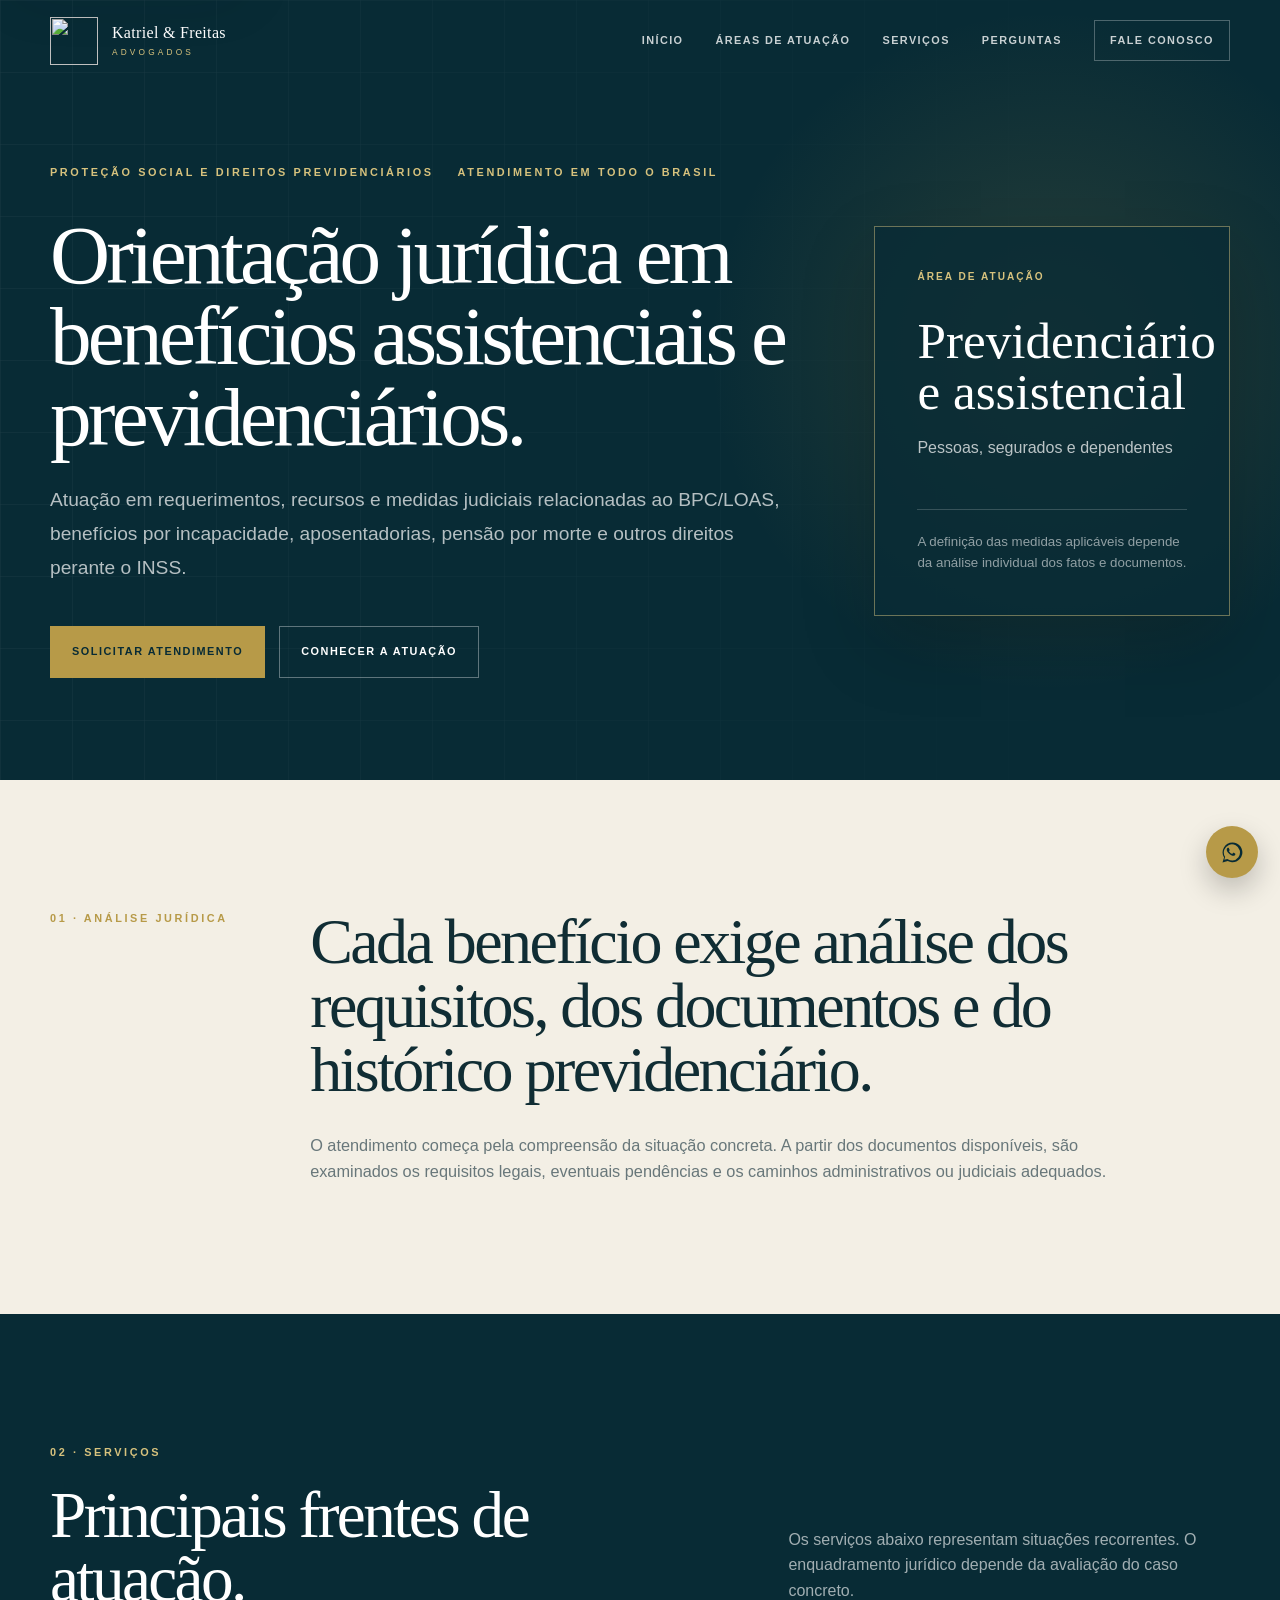
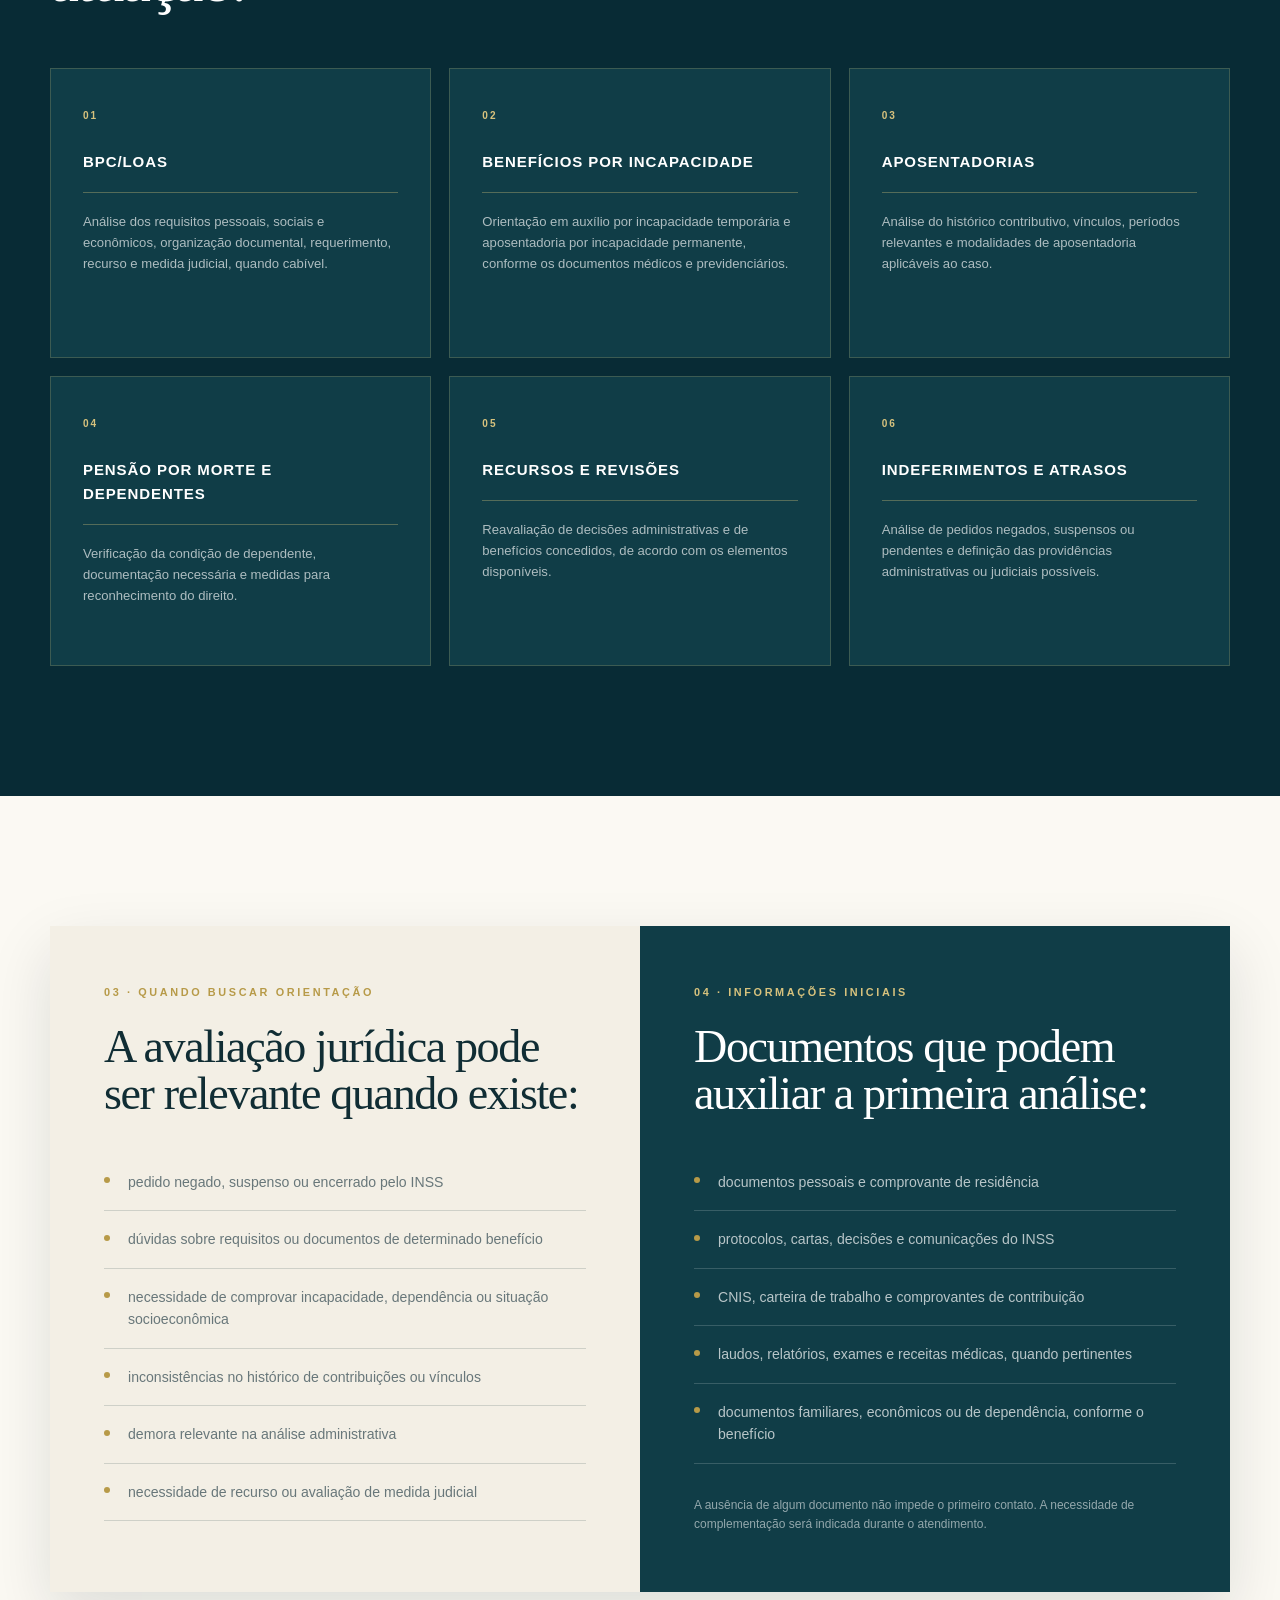
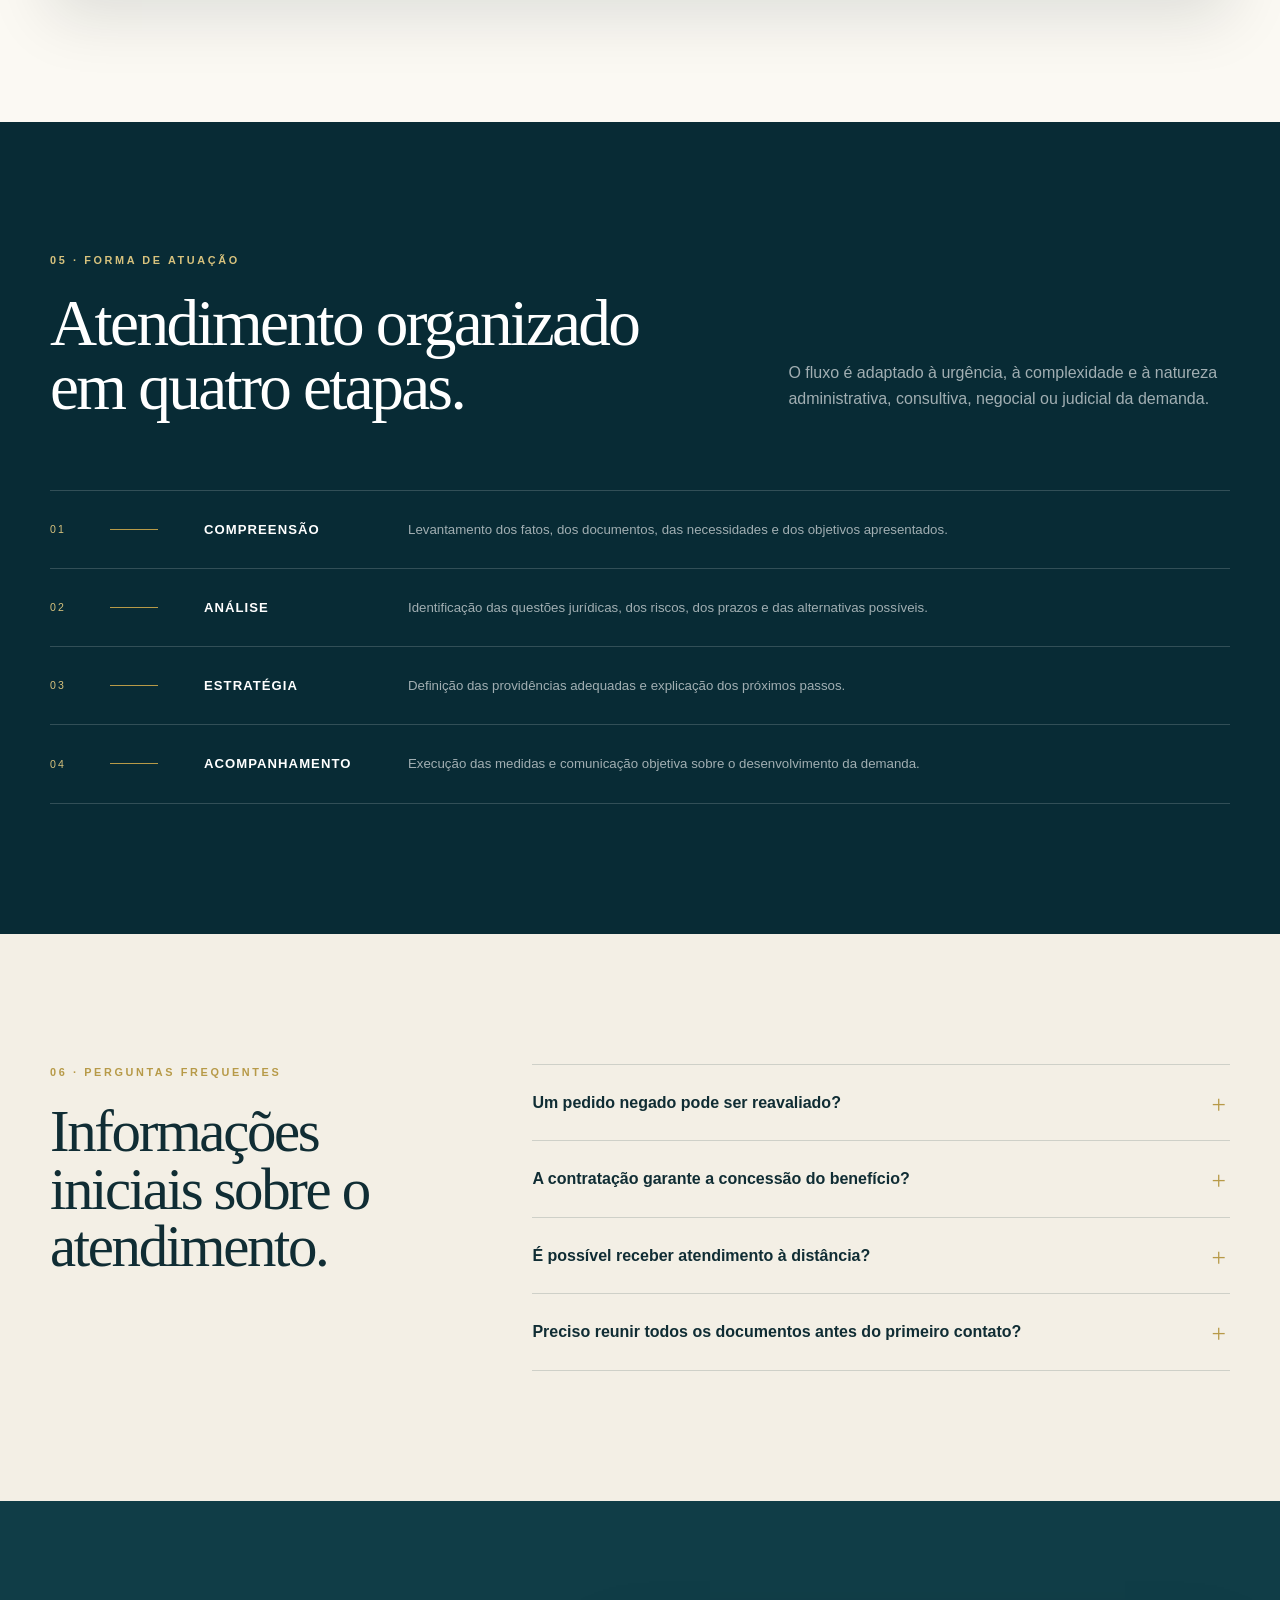
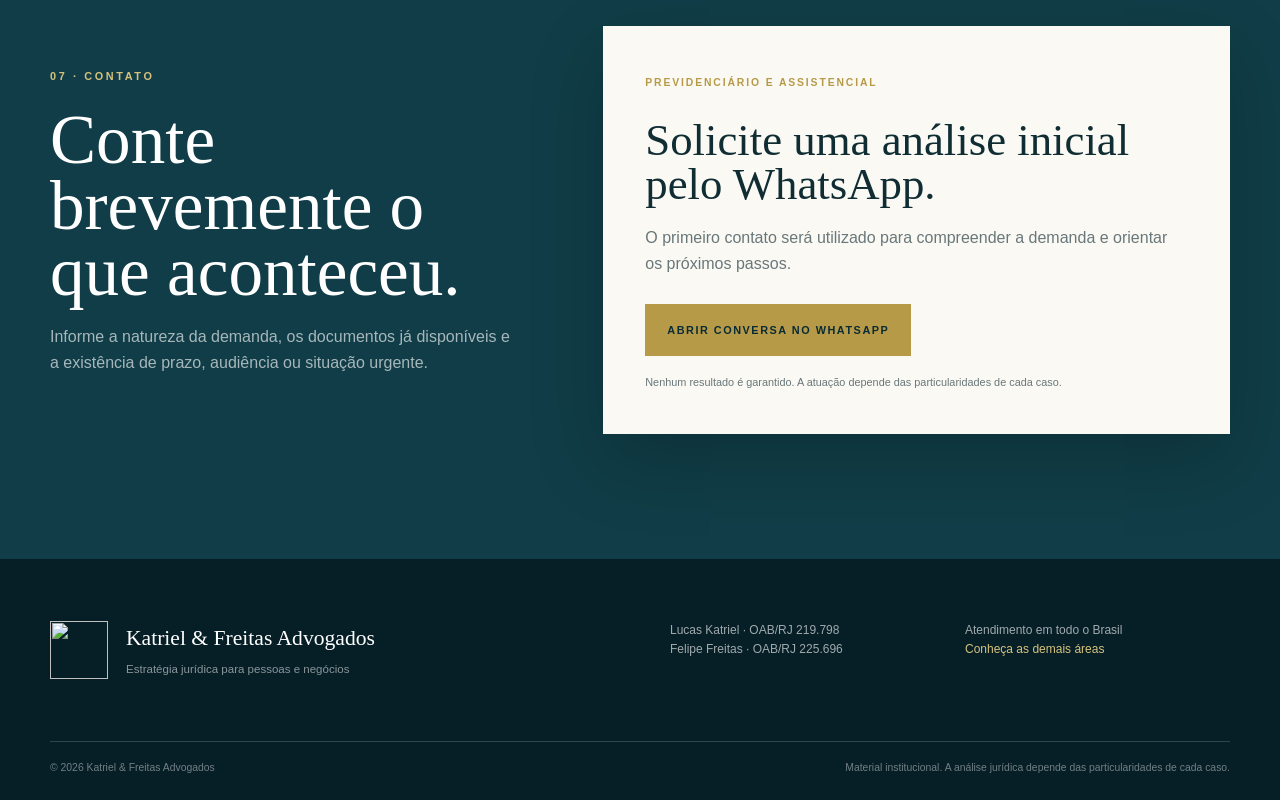
==== beneficios-assistenciais-previdenciarios/index.html @ b150b7d3 "Páginas Atualizadas" ====
<!doctype html>
<html lang="pt-BR">
<head>
  <meta charset="utf-8" />
  <meta name="viewport" content="width=device-width, initial-scale=1" />
  <meta name="theme-color" content="#082b35" />
  <meta name="description" content="Orientação jurídica em BPC/LOAS, benefícios por incapacidade, aposentadorias, pensão por morte, recursos e demandas relacionadas ao INSS." />
  <meta name="robots" content="index,follow" />
  <link rel="canonical" href="https://www.katrielfreitasadvogados.com.br/beneficios-assistenciais-previdenciarios/" />
  <link rel="icon" href="../assets/favicon.svg" type="image/svg+xml" />
  <link rel="preload" href="../styles.css" as="style" />
  <link rel="stylesheet" href="../styles.css" />
  <link rel="stylesheet" href="../areas.css" />
  <meta property="og:type" content="website" />
  <meta property="og:locale" content="pt_BR" />
  <meta property="og:title" content="Benefícios Assistenciais e Previdenciários | Katriel &amp; Freitas Advogados" />
  <meta property="og:description" content="Orientação jurídica em BPC/LOAS, benefícios por incapacidade, aposentadorias, pensão por morte, recursos e demandas relacionadas ao INSS." />
  <meta property="og:url" content="https://www.katrielfreitasadvogados.com.br/beneficios-assistenciais-previdenciarios/" />
  <meta property="og:image" content="https://i.postimg.cc/HLWG8m9K/logo-katriel-freitas-transparente.png" />
  <title>Benefícios Assistenciais e Previdenciários | Katriel &amp; Freitas Advogados</title>
  <script type="application/ld+json">
{
  "@context": "https://schema.org",
  "@type": "LegalService",
  "name": "Katriel & Freitas Advogados",
  "url": "https://www.katrielfreitasadvogados.com.br/beneficios-assistenciais-previdenciarios/",
  "telephone": [
    "+55 21 96404-6039",
    "+55 21 96539-8090"
  ],
  "areaServed": "BR",
  "serviceType": "Benefícios assistenciais e previdenciários",
  "description": "Orientação jurídica em BPC/LOAS, benefícios por incapacidade, aposentadorias, pensão por morte, recursos e demandas relacionadas ao INSS."
}
  </script>
</head>
<body>
  <a class="skip-link" href="#conteudo">Ir para o conteúdo principal</a>
  <header class="site-header is-scrolled" data-header>
    <div class="shell header-inner">
      <a class="brand" href="../" aria-label="Katriel & Freitas Advogados — página inicial">
        <img src="https://i.postimg.cc/Zqv8cBHW/logo-kf-quadrado-transparente.png" width="48" height="48" alt="" />
        <span><strong>Katriel & Freitas</strong><small>Advogados</small></span>
      </a>
      <button class="menu-button" type="button" aria-expanded="false" aria-controls="site-nav" aria-label="Abrir menu" data-menu-button><span></span><span></span></button>
      <nav id="site-nav" class="site-nav" aria-label="Navegação principal" data-nav>
        <a href="../">Início</a>
        <a href="../#areas">Áreas de atuação</a>
        <a href="#servicos">Serviços</a>
        <a href="#perguntas">Perguntas</a>
        <a class="nav-contact" href="#contato">Fale conosco</a>
      </nav>
    </div>
  </header>

  <main id="conteudo">
    <section class="area-hero" id="inicio">
      <div class="area-grid-lines" aria-hidden="true"></div>
      <div class="shell area-hero-layout">
        <div class="area-hero-copy reveal">
          <p class="kicker"><span>Proteção social e direitos previdenciários</span><span>Atendimento em todo o Brasil</span></p>
          <h1>Orientação jurídica em benefícios assistenciais e previdenciários.</h1>
          <p class="area-hero-lead">Atuação em requerimentos, recursos e medidas judiciais relacionadas ao BPC/LOAS, benefícios por incapacidade, aposentadorias, pensão por morte e outros direitos perante o INSS.</p>
          <div class="hero-actions">
            <a class="button button-gold" href="https://wa.me/5521965398090?text=Ol%C3%A1.%20Gostaria%20de%20solicitar%20atendimento%20sobre%20benef%C3%ADcio%20assistencial%20ou%20previdenci%C3%A1rio." target="_blank" rel="noopener noreferrer">Solicitar atendimento</a>
            <a class="button button-ghost" href="#servicos">Conhecer a atuação</a>
          </div>
        </div>
        <aside class="area-hero-panel reveal delay-1" aria-label="Informações da área">
          <span>Área de atuação</span>
          <strong>Previdenciário e assistencial</strong>
          <p>Pessoas, segurados e dependentes</p>
          <small>A definição das medidas aplicáveis depende da análise individual dos fatos e documentos.</small>
        </aside>
      </div>
    </section>

    <section class="section area-intro">
      <div class="shell area-intro-grid">
        <p class="section-index reveal">01 · Análise jurídica</p>
        <div class="reveal delay-1">
          <h2>Cada benefício exige análise dos requisitos, dos documentos e do histórico previdenciário.</h2>
          <p>O atendimento começa pela compreensão da situação concreta. A partir dos documentos disponíveis, são examinados os requisitos legais, eventuais pendências e os caminhos administrativos ou judiciais adequados.</p>
        </div>
      </div>
    </section>

    <section class="section area-services" id="servicos">
      <div class="shell">
        <div class="area-section-heading reveal">
          <div><p class="section-index light">02 · Serviços</p><h2>Principais frentes de atuação.</h2></div>
          <p>Os serviços abaixo representam situações recorrentes. O enquadramento jurídico depende da avaliação do caso concreto.</p>
        </div>
        <div class="area-service-grid">
          <article class="area-service-card reveal"><span>01</span><h3>BPC/LOAS</h3><p>Análise dos requisitos pessoais, sociais e econômicos, organização documental, requerimento, recurso e medida judicial, quando cabível.</p></article>
<article class="area-service-card reveal"><span>02</span><h3>Benefícios por incapacidade</h3><p>Orientação em auxílio por incapacidade temporária e aposentadoria por incapacidade permanente, conforme os documentos médicos e previdenciários.</p></article>
<article class="area-service-card reveal"><span>03</span><h3>Aposentadorias</h3><p>Análise do histórico contributivo, vínculos, períodos relevantes e modalidades de aposentadoria aplicáveis ao caso.</p></article>
<article class="area-service-card reveal"><span>04</span><h3>Pensão por morte e dependentes</h3><p>Verificação da condição de dependente, documentação necessária e medidas para reconhecimento do direito.</p></article>
<article class="area-service-card reveal"><span>05</span><h3>Recursos e revisões</h3><p>Reavaliação de decisões administrativas e de benefícios concedidos, de acordo com os elementos disponíveis.</p></article>
<article class="area-service-card reveal"><span>06</span><h3>Indeferimentos e atrasos</h3><p>Análise de pedidos negados, suspensos ou pendentes e definição das providências administrativas ou judiciais possíveis.</p></article>
        </div>
      </div>
    </section>

    <section class="section area-guidance">
      <div class="shell area-two-columns">
        <article class="area-list-panel reveal">
          <p class="section-index">03 · Quando buscar orientação</p>
          <h2>A avaliação jurídica pode ser relevante quando existe:</h2>
          <ul><li>pedido negado, suspenso ou encerrado pelo INSS</li>
<li>dúvidas sobre requisitos ou documentos de determinado benefício</li>
<li>necessidade de comprovar incapacidade, dependência ou situação socioeconômica</li>
<li>inconsistências no histórico de contribuições ou vínculos</li>
<li>demora relevante na análise administrativa</li>
<li>necessidade de recurso ou avaliação de medida judicial</li></ul>
        </article>
        <article class="area-list-panel area-list-panel-dark reveal delay-1">
          <p class="section-index light">04 · Informações iniciais</p>
          <h2>Documentos que podem auxiliar a primeira análise:</h2>
          <ul><li>documentos pessoais e comprovante de residência</li>
<li>protocolos, cartas, decisões e comunicações do INSS</li>
<li>CNIS, carteira de trabalho e comprovantes de contribuição</li>
<li>laudos, relatórios, exames e receitas médicas, quando pertinentes</li>
<li>documentos familiares, econômicos ou de dependência, conforme o benefício</li></ul>
          <p class="area-list-note">A ausência de algum documento não impede o primeiro contato. A necessidade de complementação será indicada durante o atendimento.</p>
        </article>
      </div>
    </section>

    <section class="section area-method">
      <div class="shell">
        <div class="area-section-heading reveal">
          <div><p class="section-index light">05 · Forma de atuação</p><h2>Atendimento organizado em quatro etapas.</h2></div>
          <p>O fluxo é adaptado à urgência, à complexidade e à natureza administrativa, consultiva, negocial ou judicial da demanda.</p>
        </div>
        <ol class="method-list">
          <li class="reveal"><span>01</span><i></i><strong>Compreensão</strong><p>Levantamento dos fatos, dos documentos, das necessidades e dos objetivos apresentados.</p></li>
          <li class="reveal"><span>02</span><i></i><strong>Análise</strong><p>Identificação das questões jurídicas, dos riscos, dos prazos e das alternativas possíveis.</p></li>
          <li class="reveal"><span>03</span><i></i><strong>Estratégia</strong><p>Definição das providências adequadas e explicação dos próximos passos.</p></li>
          <li class="reveal"><span>04</span><i></i><strong>Acompanhamento</strong><p>Execução das medidas e comunicação objetiva sobre o desenvolvimento da demanda.</p></li>
        </ol>
      </div>
    </section>

    <section class="section area-faq-section" id="perguntas">
      <div class="shell area-faq-layout">
        <div class="reveal"><p class="section-index">06 · Perguntas frequentes</p><h2>Informações iniciais sobre o atendimento.</h2></div>
        <div><details class="area-faq reveal"><summary>Um pedido negado pode ser reavaliado?</summary><p>Sim. A decisão, os documentos apresentados e os fundamentos utilizados pelo INSS podem ser analisados para identificar as alternativas administrativas ou judiciais cabíveis.</p></details>
<details class="area-faq reveal"><summary>A contratação garante a concessão do benefício?</summary><p>Não. O resultado depende do preenchimento dos requisitos legais, das provas disponíveis e da análise realizada pelo INSS ou pelo Poder Judiciário.</p></details>
<details class="area-faq reveal"><summary>É possível receber atendimento à distância?</summary><p>Sim. O atendimento pode ser realizado por meios digitais, inclusive para pessoas localizadas fora do Estado do Rio de Janeiro.</p></details>
<details class="area-faq reveal"><summary>Preciso reunir todos os documentos antes do primeiro contato?</summary><p>Não. Os documentos disponíveis já permitem uma avaliação inicial. Durante o atendimento, poderão ser indicados outros elementos necessários.</p></details></div>
      </div>
    </section>

    <section class="contact-section" id="contato">
      <div class="shell area-contact-layout">
        <div class="contact-copy reveal">
          <p class="section-index light">07 · Contato</p>
          <h2>Conte brevemente o que aconteceu.</h2>
          <p>Informe a natureza da demanda, os documentos já disponíveis e a existência de prazo, audiência ou situação urgente.</p>
        </div>
        <div class="area-contact-card reveal delay-1">
          <span>Previdenciário e assistencial</span>
          <h3>Solicite uma análise inicial pelo WhatsApp.</h3>
          <p>O primeiro contato será utilizado para compreender a demanda e orientar os próximos passos.</p>
          <a class="button button-gold" href="https://wa.me/5521965398090?text=Ol%C3%A1.%20Gostaria%20de%20solicitar%20atendimento%20sobre%20benef%C3%ADcio%20assistencial%20ou%20previdenci%C3%A1rio." target="_blank" rel="noopener noreferrer">Abrir conversa no WhatsApp</a>
          <small>Nenhum resultado é garantido. A atuação depende das particularidades de cada caso.</small>
        </div>
      </div>
    </section>
  </main>

  <footer class="site-footer">
    <div class="shell footer-main">
      <div class="footer-brand">
        <img src="https://i.postimg.cc/Zqv8cBHW/logo-kf-quadrado-transparente.png" width="58" height="58" alt="" />
        <div><strong>Katriel & Freitas Advogados</strong><span>Estratégia jurídica para pessoas e negócios</span></div>
      </div>
      <div class="footer-meta">
        <p>Lucas Katriel · OAB/RJ 219.798<br>Felipe Freitas · OAB/RJ 225.696</p>
        <p>Atendimento em todo o Brasil<br><a href="../#areas">Conheça as demais áreas</a></p>
      </div>
    </div>
    <div class="shell footer-bottom">
      <span>© <span data-year></span> Katriel & Freitas Advogados</span>
      <span>Material institucional. A análise jurídica depende das particularidades de cada caso.</span>
    </div>
  </footer>

  <a class="floating-whatsapp" href="https://wa.me/5521965398090?text=Ol%C3%A1.%20Gostaria%20de%20solicitar%20atendimento%20sobre%20benef%C3%ADcio%20assistencial%20ou%20previdenci%C3%A1rio." target="_blank" rel="noopener noreferrer" aria-label="Solicitar atendimento pelo WhatsApp">
    <svg viewBox="0 0 32 32" aria-hidden="true"><path d="M19.11 17.31c-.27-.14-1.6-.79-1.85-.88-.25-.09-.43-.14-.61.14-.18.27-.7.88-.86 1.06-.16.18-.32.2-.59.07-.27-.14-1.15-.42-2.19-1.35-.81-.72-1.36-1.61-1.52-1.88-.16-.27-.02-.42.12-.55.12-.12.27-.32.41-.48.14-.16.18-.27.27-.45.09-.18.05-.34-.02-.48-.07-.14-.61-1.47-.84-2.01-.22-.53-.45-.46-.61-.47h-.52c-.18 0-.48.07-.73.34-.25.27-.95.93-.95 2.26s.98 2.63 1.11 2.81c.14.18 1.92 2.93 4.65 4.11.65.28 1.16.45 1.56.57.65.21 1.24.18 1.71.11.52-.08 1.6-.65 1.83-1.29.23-.63.23-1.17.16-1.29-.07-.11-.25-.18-.52-.32zM16.03 3.2A12.64 12.64 0 0 0 5.17 22.3L3.2 28.8l6.67-1.91a12.64 12.64 0 1 0 6.16-23.69zm0 22.98c-2.16 0-4.27-.58-6.11-1.68l-.44-.26-3.96 1.13 1.06-3.86-.29-.46A10.34 10.34 0 1 1 16.03 26.18z"/></svg>
  </a>
  <script src="../script.js" defer></script>
</body>
</html>
---- styles.css ----
:root {
  --navy: #082b35;
  --navy-2: #103d47;
  --navy-3: #164b56;
  --cream: #f3efe5;
  --paper: #fbf9f3;
  --gold: #b79a48;
  --gold-light: #d7c27d;
  --ink: #102d34;
  --muted: #68777a;
  --white: #ffffff;
  --line: rgba(16, 45, 52, 0.16);
  --line-light: rgba(255, 255, 255, 0.17);
  --shadow: 0 24px 60px rgba(4, 27, 33, 0.12);
  --serif: Georgia, "Times New Roman", serif;
  --sans: "Avenir Next", Avenir, "Segoe UI", Helvetica, Arial, sans-serif;
  --shell: min(1180px, calc(100% - 48px));
  --header: 82px;
  --ease: cubic-bezier(.22,.75,.2,1);
}

* { box-sizing: border-box; }
html { scroll-behavior: smooth; scroll-padding-top: var(--header); }
body { margin: 0; color: var(--ink); background: var(--paper); font-family: var(--sans); font-size: 16px; line-height: 1.6; text-rendering: optimizeLegibility; }
body.menu-open { overflow: hidden; }
a { color: inherit; text-decoration: none; }
button, input, select, textarea { font: inherit; }
button, a { -webkit-tap-highlight-color: transparent; }
img, svg { display: block; }
::selection { background: var(--gold-light); color: var(--navy); }

.skip-link { position: fixed; top: -80px; left: 16px; z-index: 9999; padding: 12px 16px; background: var(--paper); color: var(--navy); box-shadow: var(--shadow); }
.skip-link:focus { top: 16px; }
.shell { width: var(--shell); margin-inline: auto; }
.section { padding: 130px 0; }
.section-index, .eyebrow, .kicker { margin: 0; text-transform: uppercase; letter-spacing: .24em; font-size: .68rem; font-weight: 700; }
.section-index { color: var(--gold); }
.section-index.light { color: var(--gold-light); }
.eyebrow { color: var(--gold); }

.site-header { position: fixed; inset: 0 0 auto; height: var(--header); z-index: 1000; color: white; border-bottom: 1px solid transparent; transition: background .3s ease, border-color .3s ease, height .3s ease; }
.site-header.is-scrolled { background: rgba(8,43,53,.94); border-color: var(--line-light); backdrop-filter: blur(16px); }
.header-inner { height: 100%; display: flex; align-items: center; justify-content: space-between; }
.brand { display: inline-flex; align-items: center; gap: 14px; position: relative; z-index: 3; }
.brand span { display: flex; flex-direction: column; line-height: 1.05; }
.brand strong { font-family: var(--serif); font-size: 1rem; font-weight: 500; letter-spacing: .02em; }
.brand small { margin-top: 6px; text-transform: uppercase; letter-spacing: .38em; font-size: .52rem; color: var(--gold-light); }
.site-nav { display: flex; align-items: center; gap: clamp(20px, 2.5vw, 36px); font-size: .68rem; font-weight: 600; text-transform: uppercase; letter-spacing: .13em; }
.site-nav a { opacity: .78; transition: opacity .2s ease; }
.site-nav a:hover, .site-nav a:focus-visible, .site-nav a.active { opacity: 1; }
.nav-contact { padding: 11px 15px; border: 1px solid rgba(255,255,255,.36); }
.nav-contact:hover { background: white; color: var(--navy); }
.menu-button { display: none; position: relative; z-index: 3; width: 46px; height: 46px; padding: 0; border: 0; background: transparent; cursor: pointer; }
.menu-button span { position: absolute; left: 8px; width: 30px; height: 1px; background: white; transition: transform .3s var(--ease), top .3s var(--ease); }
.menu-button span:first-child { top: 18px; }
.menu-button span:last-child { top: 28px; }
.menu-button[aria-expanded="true"] span:first-child { top: 23px; transform: rotate(45deg); }
.menu-button[aria-expanded="true"] span:last-child { top: 23px; transform: rotate(-45deg); }

.hero { min-height: 100svh; position: relative; overflow: hidden; background: var(--navy); color: white; padding-top: var(--header); display: flex; flex-direction: column; justify-content: space-between; }
.hero::before { content: ""; position: absolute; inset: 0; opacity: .08; background-image: linear-gradient(rgba(255,255,255,.45) 1px, transparent 1px), linear-gradient(90deg, rgba(255,255,255,.45) 1px, transparent 1px); background-size: 72px 72px; mask-image: linear-gradient(90deg, transparent 0, black 70%); }
.hero-grid-lines { position: absolute; inset: 0; background: radial-gradient(circle at 78% 42%, rgba(183,154,72,.14), transparent 28%); }
.hero-layout { position: relative; z-index: 1; display: grid; grid-template-columns: minmax(0,1.28fr) minmax(330px,.72fr); gap: 80px; align-items: center; padding: 86px 0 64px; flex: 1; }
.kicker { display: flex; gap: 24px; color: var(--gold-light); }
.hero h1 { margin: 34px 0 26px; max-width: 820px; font-family: var(--serif); font-size: clamp(3.5rem, 7vw, 6.7rem); line-height: .96; font-weight: 500; letter-spacing: -.045em; }
.hero-lead { max-width: 720px; margin: 0; color: rgba(255,255,255,.72); font-size: clamp(1rem, 1.7vw, 1.25rem); line-height: 1.75; }
.hero-actions { display: flex; flex-wrap: wrap; gap: 14px; margin-top: 42px; }
.button { display: inline-flex; min-height: 52px; align-items: center; justify-content: center; padding: 14px 21px; border: 1px solid transparent; text-transform: uppercase; letter-spacing: .14em; font-size: .68rem; font-weight: 700; cursor: pointer; transition: transform .2s ease, background .2s ease, color .2s ease, border-color .2s ease; }
.button:hover { transform: translateY(-2px); }
.button-gold { background: var(--gold); color: var(--navy); }
.button-gold:hover { background: var(--gold-light); }
.button-ghost { color: white; border-color: rgba(255,255,255,.35); }
.button-ghost:hover { background: white; color: var(--navy); }
.hero-visual { position: relative; min-height: 520px; display: flex; align-items: center; justify-content: center; border-left: 1px solid rgba(255,255,255,.16); }
.skyline { position: absolute; inset: 5% 0 0; display: flex; gap: 12px; align-items: flex-end; justify-content: flex-end; opacity: .42; }
.skyline i { width: 18%; height: var(--h); border: 1px solid rgba(215,194,125,.55); border-bottom: 0; position: relative; animation: rise 1s var(--ease) var(--d) both; }
.skyline i::before { content:""; position:absolute; inset:14px 10px; background: repeating-linear-gradient(to bottom, transparent 0 18px, rgba(215,194,125,.52) 18px 19px); }
.experience-seal { position: relative; z-index: 1; width: 230px; aspect-ratio: 1; border: 1px solid rgba(215,194,125,.75); background: rgba(8,43,53,.78); display: flex; flex-direction: column; align-items: center; justify-content: center; text-align: center; box-shadow: 0 30px 70px rgba(0,0,0,.2); }
.experience-seal::before, .experience-seal::after { content:""; position:absolute; width:34px; height:1px; background: var(--gold); top:50%; }
.experience-seal::before { left:-17px; }.experience-seal::after { right:-17px; }
.experience-seal strong { font-family: var(--serif); font-size: 5.5rem; font-weight: 500; line-height: .9; }
.experience-seal span { margin-top: 10px; color: var(--gold-light); text-transform: uppercase; letter-spacing: .34em; font-size: .75rem; font-weight: 700; }
.experience-seal small { max-width: 130px; margin-top: 18px; color: rgba(255,255,255,.65); font-size: .67rem; line-height: 1.4; }
.hero-footer { position: relative; z-index: 1; display: grid; grid-template-columns: 1fr 1fr auto; gap: 28px; padding: 24px 0 30px; border-top: 1px solid rgba(255,255,255,.16); }
.hero-footer div { display: flex; flex-direction: column; }
.hero-footer span { text-transform: uppercase; font-size: .69rem; letter-spacing: .16em; font-weight: 700; }
.hero-footer small { margin-top: 4px; color: rgba(255,255,255,.55); font-size: .66rem; }
.hero-footer a { align-self: center; color: var(--gold-light); text-transform: uppercase; font-size: .65rem; letter-spacing: .15em; }
.hero-footer b { margin-left: 9px; font-size: .9rem; }

.experience-section { background: var(--cream); }
.experience-layout { display: grid; grid-template-columns: 340px 1fr; min-height: 700px; box-shadow: var(--shadow); }
.experience-panel { background: var(--navy-2); color: white; padding: 54px 42px; display: flex; flex-direction: column; }
.experience-panel .section-index { color: var(--gold-light); }
.metric { margin: auto 0; text-align: center; }
.metric strong { display: block; font-family: var(--serif); font-size: 7rem; line-height: .9; font-weight: 500; }
.metric span { display: block; margin: 14px 0 25px; text-transform: uppercase; letter-spacing: .42em; color: var(--gold-light); font-size: .75rem; font-weight: 700; }
.metric p { margin: 0 auto; max-width: 185px; color: rgba(255,255,255,.65); font-size: .75rem; }
.clients { margin: 0; font-size: .74rem; line-height: 1.8; color: rgba(255,255,255,.73); }
.experience-content { background: var(--paper); padding: 74px clamp(48px,7vw,110px); }
.experience-content h2 { max-width: 770px; margin: 24px 0 40px; font-family: var(--serif); font-size: clamp(2.5rem,4.5vw,4.6rem); line-height: 1.02; font-weight: 500; letter-spacing: -.035em; }
.text-columns { display: grid; grid-template-columns: repeat(2,1fr); gap: 36px; color: var(--muted); }
.text-columns p { margin: 0; }
.qualification-box { max-width: 620px; margin-top: 54px; padding: 30px 34px; background: white; border: 1px solid var(--line); box-shadow: 0 10px 35px rgba(4,27,33,.05); }
.qualification-box span { color: var(--gold); text-transform: uppercase; letter-spacing: .2em; font-size: .67rem; font-weight: 700; }
.qualification-box ul { list-style: none; padding: 0; margin: 20px 0 0; display: grid; grid-template-columns: repeat(3,1fr); gap: 18px; }
.qualification-box li { font-size: .78rem; font-weight: 700; line-height: 1.45; }

.solutions-section { background: var(--navy); color: white; }
.section-heading { display: grid; grid-template-columns: 1.3fr .7fr; gap: 80px; align-items: end; margin-bottom: 58px; }
.section-heading h2 { max-width: 780px; margin: 22px 0 0; font-family: var(--serif); font-size: clamp(2.8rem,5.2vw,5rem); font-weight: 500; line-height: .98; letter-spacing: -.04em; }
.section-heading > p { margin: 0 0 7px; color: rgba(255,255,255,.62); }
.solution-grid { display: grid; grid-template-columns: repeat(2,1fr); gap: 18px; }
.solution-card { min-height: 300px; padding: 32px; border: 1px solid rgba(215,194,125,.22); background: var(--navy-2); transition: transform .3s var(--ease), border-color .3s ease, background .3s ease; }
.solution-card:hover { transform: translateY(-5px); border-color: rgba(215,194,125,.55); background: var(--navy-3); }
.solution-card > span, .business-card > span { color: var(--gold-light); font-size: .63rem; letter-spacing: .2em; font-weight: 700; }
.solution-card h3 { margin: 18px 0 22px; padding-bottom: 18px; border-bottom: 1px solid rgba(215,194,125,.42); text-transform: uppercase; letter-spacing: .07em; font-size: 1rem; }
.solution-card ul, .dual-card ul { list-style: none; padding: 0; margin: 0; }
.solution-card li { position: relative; padding-left: 18px; margin: 13px 0; color: rgba(255,255,255,.68); font-size: .82rem; }
.solution-card li::before, .dual-card li::before { content:""; position:absolute; left:0; top:.72em; width:5px; height:5px; border-radius:50%; background:var(--gold); }
.solutions-note { display: flex; justify-content: center; align-items: center; gap: 18px; margin: 50px 0 0; color: var(--gold-light); text-align: center; font-size: .68rem; letter-spacing: .08em; }
.solutions-note i { width: 4px; height: 4px; border-radius: 50%; background: var(--gold); }

.practice-intro { background: var(--cream); }
.practice-intro-grid { display: grid; grid-template-columns: .35fr 1.35fr .6fr; gap: 56px; align-items: start; }
.practice-intro-grid h2 { margin: 20px 0 0; max-width: 760px; font-family: var(--serif); font-size: clamp(2.8rem,5vw,5.3rem); line-height: .98; font-weight: 500; letter-spacing: -.04em; }
.practice-intro-grid > p:last-child { margin: 38px 0 0; color: var(--muted); }

.practice-block { padding: 120px 0; }
.civil-section { background: var(--paper); }
.practice-split { display: grid; grid-template-columns: 38% 62%; box-shadow: var(--shadow); }
.practice-side { background: var(--navy-2); color: white; padding: 58px 50px; display: flex; flex-direction: column; }
.practice-side > span { color: var(--gold-light); font-size: .65rem; letter-spacing: .25em; }
.practice-side h2 { margin: 70px 0 35px; font-family: var(--serif); font-size: clamp(3rem,5.3vw,5.5rem); line-height: .9; font-weight: 500; }
.practice-side > p { max-width: 320px; margin: 0; color: rgba(255,255,255,.68); }
.practice-modes { margin-top: auto; padding-top: 80px; display: flex; flex-direction: column; }
.practice-modes small { margin-bottom: 15px; color: var(--gold-light); text-transform: uppercase; letter-spacing: .24em; }
.practice-modes b { font-size: .75rem; line-height: 1.7; }
.service-list { padding: 58px clamp(40px,6vw,84px); background: var(--cream); }
.service-list > .eyebrow { margin-bottom: 24px; }
.service-list article { display: grid; grid-template-columns: 34px 1fr; gap: 18px; padding: 20px 0; border-bottom: 1px solid var(--line); }
.service-list article:last-child { border-bottom: 0; }
.service-list article > span { width: 28px; height: 28px; display: grid; place-items: center; border-radius: 50%; background: var(--gold); color: white; font-size: .6rem; font-weight: 700; }
.service-list h3 { margin: 0 0 3px; font-size: .93rem; }
.service-list p { margin: 0; color: var(--muted); font-size: .78rem; line-height: 1.45; }

.business-section { background: var(--navy); color: white; }
.practice-title-row { display: grid; grid-template-columns: 1.2fr .8fr; gap: 60px; align-items: end; margin-bottom: 52px; }
.practice-title-row h2 { margin: 22px 0 0; font-family: var(--serif); font-size: clamp(3rem,5.4vw,5.4rem); line-height: .96; font-weight: 500; letter-spacing: -.04em; }
.practice-title-row > p { margin: 0 0 8px; color: rgba(255,255,255,.63); }
.business-grid { display: grid; grid-template-columns: repeat(3,1fr); gap: 18px; }
.business-card { min-height: 245px; padding: 30px; background: var(--navy-2); border: 1px solid rgba(215,194,125,.2); transition: transform .3s var(--ease), background .3s ease; }
.business-card:hover { transform: translateY(-5px); background: var(--navy-3); }
.business-card h3 { margin: 20px 0 14px; text-transform: uppercase; letter-spacing: .07em; font-size: .92rem; }
.business-card p { margin: 0; color: rgba(255,255,255,.63); font-size: .8rem; }

.public-section { background: var(--cream); }
.practice-title-row.dark > p { color: var(--muted); }
.dual-practice { display: grid; grid-template-columns: repeat(2,1fr); gap: 20px; }
.dual-card { padding: 42px; border: 1px solid var(--line); }
.dual-card > span { display: block; padding-bottom: 20px; border-bottom: 1px solid currentColor; text-transform: uppercase; letter-spacing: .11em; font-size: .78rem; font-weight: 700; }
.dual-card li { position: relative; padding-left: 20px; margin: 22px 0; font-size: .83rem; }
.dark-card { background: var(--navy-2); color: white; }
.dark-card > span { border-color: rgba(255,255,255,.24); }
.dark-card li { color: rgba(255,255,255,.7); }
.light-card { background: white; color: var(--ink); }
.light-card > span { border-color: var(--line); }
.light-card li { color: var(--muted); }

.method-section { background: var(--navy); color: white; }
.method-heading { max-width: 840px; }
.method-heading h2 { margin: 22px 0 24px; font-family: var(--serif); font-size: clamp(3rem,5.4vw,5.5rem); line-height: .96; font-weight: 500; letter-spacing: -.04em; }
.method-heading > p:last-child { max-width: 700px; margin: 0; color: rgba(255,255,255,.62); }
.method-list { list-style: none; padding: 0; margin: 70px 0 0; }
.method-list li { display: grid; grid-template-columns: 36px 70px 180px 1fr; gap: 24px; align-items: center; padding: 28px 0; border-top: 1px solid var(--line-light); }
.method-list li:last-child { border-bottom: 1px solid var(--line-light); }
.method-list span { color: var(--gold-light); font-size: .66rem; letter-spacing: .2em; }
.method-list i { display: block; width: 48px; height: 1px; background: var(--gold); }
.method-list strong { text-transform: uppercase; letter-spacing: .08em; font-size: .82rem; }
.method-list p { margin: 0; color: rgba(255,255,255,.62); font-size: .83rem; }

.partners-section { background: var(--paper); }
.partners-layout { display: grid; grid-template-columns: .8fr 1.2fr; gap: 90px; align-items: center; }
.partners-copy h2 { margin: 24px 0 25px; font-family: var(--serif); font-size: clamp(2.8rem,5vw,4.8rem); line-height: .98; font-weight: 500; letter-spacing: -.04em; }
.partners-copy > p:last-child { color: var(--muted); }
.partner-cards { display: grid; gap: 18px; }
.partner-card { display: grid; grid-template-columns: 110px 1fr; align-items: center; min-height: 150px; padding: 24px 32px; background: var(--cream); border: 1px solid var(--line); }
.partner-card > span { width: 82px; aspect-ratio: 1; display: grid; place-items: center; border: 1px solid var(--gold); font-family: var(--serif); font-size: 1.7rem; color: var(--navy); }
.partner-card h3 { margin: 0; font-family: var(--serif); font-size: 1.85rem; font-weight: 500; }
.partner-card p { margin: 4px 0 0; color: var(--muted); font-size: .76rem; text-transform: uppercase; letter-spacing: .12em; }

.contact-section { padding: 125px 0; background: var(--navy-2); color: white; }
.contact-layout { display: grid; grid-template-columns: .85fr 1.15fr; gap: 90px; }
.contact-copy h2 { margin: 22px 0 20px; font-family: var(--serif); font-size: clamp(3rem,5.4vw,5.5rem); line-height: .95; font-weight: 500; }
.contact-copy > p:not(.section-index) { max-width: 500px; color: rgba(255,255,255,.63); }
.contact-links { margin-top: 45px; display: grid; gap: 10px; }
.contact-links a { display: flex; justify-content: space-between; gap: 20px; padding: 18px 0; border-bottom: 1px solid var(--line-light); }
.contact-links span { color: var(--gold-light); text-transform: uppercase; letter-spacing: .14em; font-size: .65rem; }
.contact-links strong { font-size: .9rem; }
.contact-form { padding: 38px; background: var(--paper); color: var(--ink); box-shadow: 0 28px 70px rgba(0,0,0,.18); }
.contact-form label { display: grid; gap: 9px; margin-bottom: 20px; text-transform: uppercase; letter-spacing: .12em; font-size: .63rem; font-weight: 700; }
.field-row { display: grid; grid-template-columns: 1fr 1fr; gap: 18px; }
.contact-form input, .contact-form select, .contact-form textarea { width: 100%; border: 0; border-bottom: 1px solid rgba(16,45,52,.3); border-radius: 0; background: transparent; color: var(--ink); padding: 11px 0; outline: none; text-transform: none; letter-spacing: normal; resize: vertical; }
.contact-form input:focus, .contact-form select:focus, .contact-form textarea:focus { border-color: var(--gold); }
.contact-form .button { width: 100%; border: 0; }
.form-note { margin: 14px 0 0; color: var(--muted); font-size: .69rem; }

.site-footer { background: #061f27; color: white; }
.footer-main { display: grid; grid-template-columns: 1fr 1fr; gap: 60px; padding: 62px 0; }
.footer-brand { display: flex; gap: 18px; align-items: center; }
.footer-brand div { display: flex; flex-direction: column; }
.footer-brand strong { font-family: var(--serif); font-size: 1.35rem; font-weight: 500; }
.footer-brand span { margin-top: 5px; color: rgba(255,255,255,.53); font-size: .72rem; }
.footer-meta { display: grid; grid-template-columns: 1fr 1fr; gap: 30px; color: rgba(255,255,255,.62); font-size: .75rem; }
.footer-meta p { margin: 0; }
.footer-meta a { color: var(--gold-light); }
.footer-bottom { display: flex; justify-content: space-between; gap: 30px; padding: 18px 0 24px; border-top: 1px solid var(--line-light); color: rgba(255,255,255,.43); font-size: .65rem; }
.floating-whatsapp { position: fixed; right: 22px; bottom: 22px; z-index: 900; width: 52px; height: 52px; display: grid; place-items: center; border-radius: 50%; background: var(--gold); color: var(--navy); box-shadow: 0 12px 28px rgba(0,0,0,.22); transition: transform .2s ease; }
.floating-whatsapp:hover { transform: translateY(-3px); }
.floating-whatsapp svg { width: 25px; fill: currentColor; }

.reveal { opacity: 0; transform: translateY(24px); transition: opacity .7s var(--ease), transform .7s var(--ease); }
.reveal.delay-1 { transition-delay: .12s; }.reveal.delay-2 { transition-delay: .24s; }
.reveal.is-visible { opacity: 1; transform: none; }
@keyframes rise { from { transform: translateY(50px); opacity: 0; } to { transform: none; opacity: 1; } }

@media (max-width: 1040px) {
  :root { --shell: min(100% - 36px, 920px); }
  .site-nav { gap: 17px; }
  .hero-layout { grid-template-columns: 1fr 300px; gap: 45px; }
  .hero h1 { font-size: clamp(3.6rem,8vw,5.7rem); }
  .experience-layout { grid-template-columns: 290px 1fr; }
  .qualification-box ul { grid-template-columns: 1fr; }
  .business-grid { grid-template-columns: repeat(2,1fr); }
  .practice-intro-grid { grid-template-columns: .3fr 1.2fr; }
  .practice-intro-grid > p:last-child { grid-column: 2; margin-top: 0; }
}

@media (max-width: 820px) {
  :root { --header: 72px; }
  .section { padding: 92px 0; }
  .menu-button { display: block; }
  .site-nav { position: fixed; inset: 0; z-index: 2; background: var(--navy); display: flex; flex-direction: column; align-items: flex-start; justify-content: center; gap: 26px; padding: 90px 8vw; opacity: 0; visibility: hidden; transform: translateY(-14px); transition: opacity .3s ease, visibility .3s ease, transform .3s ease; font-size: .86rem; }
  .site-nav.is-open { opacity: 1; visibility: visible; transform: none; }
  .nav-contact { padding: 14px 18px; }
  .hero { min-height: auto; }
  .hero-layout { grid-template-columns: 1fr; padding: 78px 0 42px; }
  .hero-visual { min-height: 350px; border-left: 0; border-top: 1px solid rgba(255,255,255,.16); }
  .skyline { inset: 30px 5% 0; }
  .hero-footer { grid-template-columns: 1fr 1fr; }
  .hero-footer a { display: none; }
  .experience-layout { grid-template-columns: 1fr; }
  .experience-panel { min-height: 520px; }
  .text-columns { grid-template-columns: 1fr; }
  .section-heading, .practice-title-row, .partners-layout, .contact-layout { grid-template-columns: 1fr; gap: 35px; }
  .section-heading > p, .practice-title-row > p { max-width: 620px; }
  .practice-intro-grid { grid-template-columns: 1fr; gap: 24px; }
  .practice-intro-grid > p:last-child { grid-column: auto; margin-top: 0; }
  .practice-split { grid-template-columns: 1fr; }
  .practice-side { min-height: 520px; }
  .business-grid { grid-template-columns: 1fr 1fr; }
  .dual-practice { grid-template-columns: 1fr; }
  .method-list li { grid-template-columns: 34px 50px 150px 1fr; gap: 14px; }
  .contact-layout { gap: 55px; }
}

@media (max-width: 600px) {
  :root { --shell: min(100% - 28px, 560px); }
  .brand strong { font-size: .9rem; }
  .brand img { width: 43px; height: 43px; }
  .hero-layout { padding-top: 60px; }
  .kicker { flex-direction: column; gap: 6px; }
  .hero h1 { margin-top: 25px; font-size: clamp(3rem,16vw,4.4rem); }
  .hero-actions { flex-direction: column; }
  .button { width: 100%; }
  .hero-visual { min-height: 310px; }
  .experience-seal { width: 190px; }
  .experience-seal strong { font-size: 4.5rem; }
  .hero-footer { grid-template-columns: 1fr; gap: 15px; }
  .experience-content, .experience-panel, .practice-side, .service-list, .dual-card, .contact-form { padding-left: 25px; padding-right: 25px; }
  .experience-content { padding-top: 55px; padding-bottom: 55px; }
  .solution-grid, .business-grid { grid-template-columns: 1fr; }
  .solutions-note { flex-direction: column; gap: 8px; }
  .solutions-note i { display: none; }
  .practice-block { padding: 80px 0; }
  .practice-side h2 { margin-top: 55px; }
  .method-list li { grid-template-columns: 32px 1fr; gap: 8px 14px; }
  .method-list i { display: none; }
  .method-list strong { grid-column: 2; }
  .method-list p { grid-column: 2; }
  .partner-card { grid-template-columns: 76px 1fr; padding: 20px; }
  .partner-card > span { width: 62px; }
  .partner-card h3 { font-size: 1.45rem; }
  .field-row { grid-template-columns: 1fr; gap: 0; }
  .footer-main, .footer-meta { grid-template-columns: 1fr; }
  .footer-bottom { flex-direction: column; }
  .floating-whatsapp { width: 48px; height: 48px; right: 16px; bottom: 16px; }
}

@media (prefers-reduced-motion: reduce) {
  html { scroll-behavior: auto; }
  *, *::before, *::after { animation-duration: .01ms !important; animation-iteration-count: 1 !important; transition-duration: .01ms !important; }
  .reveal { opacity: 1; transform: none; }
}

/* Posicionamento amplo: pessoas, famílias, profissionais e empresas */
.hero-audiences {
  position: absolute;
  z-index: 2;
  right: 0;
  bottom: 20px;
  left: 0;
  display: flex;
  flex-wrap: wrap;
  justify-content: center;
  gap: 8px;
  margin: 0;
  padding: 0 20px;
  list-style: none;
}
.hero-audiences li {
  padding: 7px 10px;
  border: 1px solid rgba(255,255,255,.2);
  background: rgba(8,43,53,.72);
  color: rgba(255,255,255,.78);
  text-transform: uppercase;
  letter-spacing: .12em;
  font-size: .56rem;
  backdrop-filter: blur(8px);
}

.audience-section { background: var(--paper); }
.audience-heading {
  display: grid;
  grid-template-columns: 1.25fr .75fr;
  gap: 80px;
  align-items: end;
  margin-bottom: 58px;
}
.audience-heading h2 {
  max-width: 820px;
  margin: 22px 0 0;
  font-family: var(--serif);
  font-size: clamp(2.7rem,5vw,5.2rem);
  line-height: .98;
  font-weight: 500;
  letter-spacing: -.04em;
}
.audience-heading > p { margin: 0 0 8px; color: var(--muted); }
.audience-grid { display: grid; grid-template-columns: repeat(3,1fr); gap: 18px; }
.audience-card {
  min-height: 430px;
  display: flex;
  flex-direction: column;
  padding: 34px;
  border: 1px solid var(--line);
  background: var(--cream);
  transition: transform .3s var(--ease), box-shadow .3s ease;
}
.audience-card:hover { transform: translateY(-5px); box-shadow: var(--shadow); }
.audience-card > span {
  color: var(--gold);
  text-transform: uppercase;
  letter-spacing: .16em;
  font-size: .64rem;
  font-weight: 700;
}
.audience-card h3 {
  margin: 30px 0 22px;
  font-family: var(--serif);
  font-size: clamp(1.8rem,2.6vw,2.7rem);
  line-height: 1.03;
  font-weight: 500;
  letter-spacing: -.025em;
}
.audience-card ul { list-style: none; padding: 0; margin: 0; }
.audience-card li { position: relative; margin: 13px 0; padding-left: 18px; color: var(--muted); font-size: .82rem; }
.audience-card li::before { content:""; position:absolute; left:0; top:.72em; width:5px; height:5px; border-radius:50%; background:var(--gold); }
.audience-card > p { margin: 0; color: var(--muted); font-size: .86rem; }
.audience-card > a { margin-top: auto; padding-top: 34px; color: var(--navy); text-transform: uppercase; letter-spacing: .1em; font-size: .66rem; font-weight: 700; }
.audience-card > a b { color: var(--gold); margin-left: 7px; }
.audience-card-featured { background: var(--navy-2); color: white; border-color: var(--navy-2); }
.audience-card-featured > span { color: var(--gold-light); }
.audience-card-featured > p { color: rgba(255,255,255,.68); }
.audience-card-featured > a { color: white; }

.benefit-section { background: var(--paper); }
.benefit-side { background: linear-gradient(155deg, var(--navy-3), var(--navy)); }
.practice-side .practice-label {
  max-width: none;
  margin: 18px 0 -42px;
  color: var(--gold-light);
  text-transform: uppercase;
  letter-spacing: .18em;
  font-size: .6rem;
  font-weight: 700;
}
.civil-consumer-section { background: var(--navy); color: white; }
.business-light-section { background: var(--paper); }
.light-business-grid .business-card { background: var(--cream); border-color: var(--line); }
.light-business-grid .business-card:hover { background: white; box-shadow: var(--shadow); }
.light-business-grid .business-card > span { color: var(--gold); }
.light-business-grid .business-card h3 { color: var(--ink); }
.light-business-grid .business-card p { color: var(--muted); }

@media (max-width: 1040px) {
  .audience-grid { grid-template-columns: 1fr 1fr; }
  .audience-card-featured { grid-row: span 2; }
}

@media (max-width: 820px) {
  .audience-heading { grid-template-columns: 1fr; gap: 30px; }
  .audience-heading > p { max-width: 650px; }
  .hero-audiences { bottom: 14px; }
}

@media (max-width: 600px) {
  .audience-grid { grid-template-columns: 1fr; }
  .audience-card, .audience-card-featured { min-height: auto; grid-row: auto; padding: 28px 24px; }
  .audience-card > a { margin-top: 28px; padding-top: 0; }
  .hero-audiences { position: relative; bottom: auto; margin-top: auto; padding: 0 10px 20px; }
  .practice-side .practice-label { margin-bottom: -32px; }
}
---- styles.css ----
:root {
  --navy: #082b35;
  --navy-2: #103d47;
  --navy-3: #164b56;
  --cream: #f3efe5;
  --paper: #fbf9f3;
  --gold: #b79a48;
  --gold-light: #d7c27d;
  --ink: #102d34;
  --muted: #68777a;
  --white: #ffffff;
  --line: rgba(16, 45, 52, 0.16);
  --line-light: rgba(255, 255, 255, 0.17);
  --shadow: 0 24px 60px rgba(4, 27, 33, 0.12);
  --serif: Georgia, "Times New Roman", serif;
  --sans: "Avenir Next", Avenir, "Segoe UI", Helvetica, Arial, sans-serif;
  --shell: min(1180px, calc(100% - 48px));
  --header: 82px;
  --ease: cubic-bezier(.22,.75,.2,1);
}

* { box-sizing: border-box; }
html { scroll-behavior: smooth; scroll-padding-top: var(--header); }
body { margin: 0; color: var(--ink); background: var(--paper); font-family: var(--sans); font-size: 16px; line-height: 1.6; text-rendering: optimizeLegibility; }
body.menu-open { overflow: hidden; }
a { color: inherit; text-decoration: none; }
button, input, select, textarea { font: inherit; }
button, a { -webkit-tap-highlight-color: transparent; }
img, svg { display: block; }
::selection { background: var(--gold-light); color: var(--navy); }

.skip-link { position: fixed; top: -80px; left: 16px; z-index: 9999; padding: 12px 16px; background: var(--paper); color: var(--navy); box-shadow: var(--shadow); }
.skip-link:focus { top: 16px; }
.shell { width: var(--shell); margin-inline: auto; }
.section { padding: 130px 0; }
.section-index, .eyebrow, .kicker { margin: 0; text-transform: uppercase; letter-spacing: .24em; font-size: .68rem; font-weight: 700; }
.section-index { color: var(--gold); }
.section-index.light { color: var(--gold-light); }
.eyebrow { color: var(--gold); }

.site-header { position: fixed; inset: 0 0 auto; height: var(--header); z-index: 1000; color: white; border-bottom: 1px solid transparent; transition: background .3s ease, border-color .3s ease, height .3s ease; }
.site-header.is-scrolled { background: rgba(8,43,53,.94); border-color: var(--line-light); backdrop-filter: blur(16px); }
.header-inner { height: 100%; display: flex; align-items: center; justify-content: space-between; }
.brand { display: inline-flex; align-items: center; gap: 14px; position: relative; z-index: 3; }
.brand span { display: flex; flex-direction: column; line-height: 1.05; }
.brand strong { font-family: var(--serif); font-size: 1rem; font-weight: 500; letter-spacing: .02em; }
.brand small { margin-top: 6px; text-transform: uppercase; letter-spacing: .38em; font-size: .52rem; color: var(--gold-light); }
.site-nav { display: flex; align-items: center; gap: clamp(20px, 2.5vw, 36px); font-size: .68rem; font-weight: 600; text-transform: uppercase; letter-spacing: .13em; }
.site-nav a { opacity: .78; transition: opacity .2s ease; }
.site-nav a:hover, .site-nav a:focus-visible, .site-nav a.active { opacity: 1; }
.nav-contact { padding: 11px 15px; border: 1px solid rgba(255,255,255,.36); }
.nav-contact:hover { background: white; color: var(--navy); }
.menu-button { display: none; position: relative; z-index: 3; width: 46px; height: 46px; padding: 0; border: 0; background: transparent; cursor: pointer; }
.menu-button span { position: absolute; left: 8px; width: 30px; height: 1px; background: white; transition: transform .3s var(--ease), top .3s var(--ease); }
.menu-button span:first-child { top: 18px; }
.menu-button span:last-child { top: 28px; }
.menu-button[aria-expanded="true"] span:first-child { top: 23px; transform: rotate(45deg); }
.menu-button[aria-expanded="true"] span:last-child { top: 23px; transform: rotate(-45deg); }

.hero { min-height: 100svh; position: relative; overflow: hidden; background: var(--navy); color: white; padding-top: var(--header); display: flex; flex-direction: column; justify-content: space-between; }
.hero::before { content: ""; position: absolute; inset: 0; opacity: .08; background-image: linear-gradient(rgba(255,255,255,.45) 1px, transparent 1px), linear-gradient(90deg, rgba(255,255,255,.45) 1px, transparent 1px); background-size: 72px 72px; mask-image: linear-gradient(90deg, transparent 0, black 70%); }
.hero-grid-lines { position: absolute; inset: 0; background: radial-gradient(circle at 78% 42%, rgba(183,154,72,.14), transparent 28%); }
.hero-layout { position: relative; z-index: 1; display: grid; grid-template-columns: minmax(0,1.28fr) minmax(330px,.72fr); gap: 80px; align-items: center; padding: 86px 0 64px; flex: 1; }
.kicker { display: flex; gap: 24px; color: var(--gold-light); }
.hero h1 { margin: 34px 0 26px; max-width: 820px; font-family: var(--serif); font-size: clamp(3.5rem, 7vw, 6.7rem); line-height: .96; font-weight: 500; letter-spacing: -.045em; }
.hero-lead { max-width: 720px; margin: 0; color: rgba(255,255,255,.72); font-size: clamp(1rem, 1.7vw, 1.25rem); line-height: 1.75; }
.hero-actions { display: flex; flex-wrap: wrap; gap: 14px; margin-top: 42px; }
.button { display: inline-flex; min-height: 52px; align-items: center; justify-content: center; padding: 14px 21px; border: 1px solid transparent; text-transform: uppercase; letter-spacing: .14em; font-size: .68rem; font-weight: 700; cursor: pointer; transition: transform .2s ease, background .2s ease, color .2s ease, border-color .2s ease; }
.button:hover { transform: translateY(-2px); }
.button-gold { background: var(--gold); color: var(--navy); }
.button-gold:hover { background: var(--gold-light); }
.button-ghost { color: white; border-color: rgba(255,255,255,.35); }
.button-ghost:hover { background: white; color: var(--navy); }
.hero-visual { position: relative; min-height: 520px; display: flex; align-items: center; justify-content: center; border-left: 1px solid rgba(255,255,255,.16); }
.skyline { position: absolute; inset: 5% 0 0; display: flex; gap: 12px; align-items: flex-end; justify-content: flex-end; opacity: .42; }
.skyline i { width: 18%; height: var(--h); border: 1px solid rgba(215,194,125,.55); border-bottom: 0; position: relative; animation: rise 1s var(--ease) var(--d) both; }
.skyline i::before { content:""; position:absolute; inset:14px 10px; background: repeating-linear-gradient(to bottom, transparent 0 18px, rgba(215,194,125,.52) 18px 19px); }
.experience-seal { position: relative; z-index: 1; width: 230px; aspect-ratio: 1; border: 1px solid rgba(215,194,125,.75); background: rgba(8,43,53,.78); display: flex; flex-direction: column; align-items: center; justify-content: center; text-align: center; box-shadow: 0 30px 70px rgba(0,0,0,.2); }
.experience-seal::before, .experience-seal::after { content:""; position:absolute; width:34px; height:1px; background: var(--gold); top:50%; }
.experience-seal::before { left:-17px; }.experience-seal::after { right:-17px; }
.experience-seal strong { font-family: var(--serif); font-size: 5.5rem; font-weight: 500; line-height: .9; }
.experience-seal span { margin-top: 10px; color: var(--gold-light); text-transform: uppercase; letter-spacing: .34em; font-size: .75rem; font-weight: 700; }
.experience-seal small { max-width: 130px; margin-top: 18px; color: rgba(255,255,255,.65); font-size: .67rem; line-height: 1.4; }
.hero-footer { position: relative; z-index: 1; display: grid; grid-template-columns: 1fr 1fr auto; gap: 28px; padding: 24px 0 30px; border-top: 1px solid rgba(255,255,255,.16); }
.hero-footer div { display: flex; flex-direction: column; }
.hero-footer span { text-transform: uppercase; font-size: .69rem; letter-spacing: .16em; font-weight: 700; }
.hero-footer small { margin-top: 4px; color: rgba(255,255,255,.55); font-size: .66rem; }
.hero-footer a { align-self: center; color: var(--gold-light); text-transform: uppercase; font-size: .65rem; letter-spacing: .15em; }
.hero-footer b { margin-left: 9px; font-size: .9rem; }

.experience-section { background: var(--cream); }
.experience-layout { display: grid; grid-template-columns: 340px 1fr; min-height: 700px; box-shadow: var(--shadow); }
.experience-panel { background: var(--navy-2); color: white; padding: 54px 42px; display: flex; flex-direction: column; }
.experience-panel .section-index { color: var(--gold-light); }
.metric { margin: auto 0; text-align: center; }
.metric strong { display: block; font-family: var(--serif); font-size: 7rem; line-height: .9; font-weight: 500; }
.metric span { display: block; margin: 14px 0 25px; text-transform: uppercase; letter-spacing: .42em; color: var(--gold-light); font-size: .75rem; font-weight: 700; }
.metric p { margin: 0 auto; max-width: 185px; color: rgba(255,255,255,.65); font-size: .75rem; }
.clients { margin: 0; font-size: .74rem; line-height: 1.8; color: rgba(255,255,255,.73); }
.experience-content { background: var(--paper); padding: 74px clamp(48px,7vw,110px); }
.experience-content h2 { max-width: 770px; margin: 24px 0 40px; font-family: var(--serif); font-size: clamp(2.5rem,4.5vw,4.6rem); line-height: 1.02; font-weight: 500; letter-spacing: -.035em; }
.text-columns { display: grid; grid-template-columns: repeat(2,1fr); gap: 36px; color: var(--muted); }
.text-columns p { margin: 0; }
.qualification-box { max-width: 620px; margin-top: 54px; padding: 30px 34px; background: white; border: 1px solid var(--line); box-shadow: 0 10px 35px rgba(4,27,33,.05); }
.qualification-box span { color: var(--gold); text-transform: uppercase; letter-spacing: .2em; font-size: .67rem; font-weight: 700; }
.qualification-box ul { list-style: none; padding: 0; margin: 20px 0 0; display: grid; grid-template-columns: repeat(3,1fr); gap: 18px; }
.qualification-box li { font-size: .78rem; font-weight: 700; line-height: 1.45; }

.solutions-section { background: var(--navy); color: white; }
.section-heading { display: grid; grid-template-columns: 1.3fr .7fr; gap: 80px; align-items: end; margin-bottom: 58px; }
.section-heading h2 { max-width: 780px; margin: 22px 0 0; font-family: var(--serif); font-size: clamp(2.8rem,5.2vw,5rem); font-weight: 500; line-height: .98; letter-spacing: -.04em; }
.section-heading > p { margin: 0 0 7px; color: rgba(255,255,255,.62); }
.solution-grid { display: grid; grid-template-columns: repeat(2,1fr); gap: 18px; }
.solution-card { min-height: 300px; padding: 32px; border: 1px solid rgba(215,194,125,.22); background: var(--navy-2); transition: transform .3s var(--ease), border-color .3s ease, background .3s ease; }
.solution-card:hover { transform: translateY(-5px); border-color: rgba(215,194,125,.55); background: var(--navy-3); }
.solution-card > span, .business-card > span { color: var(--gold-light); font-size: .63rem; letter-spacing: .2em; font-weight: 700; }
.solution-card h3 { margin: 18px 0 22px; padding-bottom: 18px; border-bottom: 1px solid rgba(215,194,125,.42); text-transform: uppercase; letter-spacing: .07em; font-size: 1rem; }
.solution-card ul, .dual-card ul { list-style: none; padding: 0; margin: 0; }
.solution-card li { position: relative; padding-left: 18px; margin: 13px 0; color: rgba(255,255,255,.68); font-size: .82rem; }
.solution-card li::before, .dual-card li::before { content:""; position:absolute; left:0; top:.72em; width:5px; height:5px; border-radius:50%; background:var(--gold); }
.solutions-note { display: flex; justify-content: center; align-items: center; gap: 18px; margin: 50px 0 0; color: var(--gold-light); text-align: center; font-size: .68rem; letter-spacing: .08em; }
.solutions-note i { width: 4px; height: 4px; border-radius: 50%; background: var(--gold); }

.practice-intro { background: var(--cream); }
.practice-intro-grid { display: grid; grid-template-columns: .35fr 1.35fr .6fr; gap: 56px; align-items: start; }
.practice-intro-grid h2 { margin: 20px 0 0; max-width: 760px; font-family: var(--serif); font-size: clamp(2.8rem,5vw,5.3rem); line-height: .98; font-weight: 500; letter-spacing: -.04em; }
.practice-intro-grid > p:last-child { margin: 38px 0 0; color: var(--muted); }

.practice-block { padding: 120px 0; }
.civil-section { background: var(--paper); }
.practice-split { display: grid; grid-template-columns: 38% 62%; box-shadow: var(--shadow); }
.practice-side { background: var(--navy-2); color: white; padding: 58px 50px; display: flex; flex-direction: column; }
.practice-side > span { color: var(--gold-light); font-size: .65rem; letter-spacing: .25em; }
.practice-side h2 { margin: 70px 0 35px; font-family: var(--serif); font-size: clamp(3rem,5.3vw,5.5rem); line-height: .9; font-weight: 500; }
.practice-side > p { max-width: 320px; margin: 0; color: rgba(255,255,255,.68); }
.practice-modes { margin-top: auto; padding-top: 80px; display: flex; flex-direction: column; }
.practice-modes small { margin-bottom: 15px; color: var(--gold-light); text-transform: uppercase; letter-spacing: .24em; }
.practice-modes b { font-size: .75rem; line-height: 1.7; }
.service-list { padding: 58px clamp(40px,6vw,84px); background: var(--cream); }
.service-list > .eyebrow { margin-bottom: 24px; }
.service-list article { display: grid; grid-template-columns: 34px 1fr; gap: 18px; padding: 20px 0; border-bottom: 1px solid var(--line); }
.service-list article:last-child { border-bottom: 0; }
.service-list article > span { width: 28px; height: 28px; display: grid; place-items: center; border-radius: 50%; background: var(--gold); color: white; font-size: .6rem; font-weight: 700; }
.service-list h3 { margin: 0 0 3px; font-size: .93rem; }
.service-list p { margin: 0; color: var(--muted); font-size: .78rem; line-height: 1.45; }

.business-section { background: var(--navy); color: white; }
.practice-title-row { display: grid; grid-template-columns: 1.2fr .8fr; gap: 60px; align-items: end; margin-bottom: 52px; }
.practice-title-row h2 { margin: 22px 0 0; font-family: var(--serif); font-size: clamp(3rem,5.4vw,5.4rem); line-height: .96; font-weight: 500; letter-spacing: -.04em; }
.practice-title-row > p { margin: 0 0 8px; color: rgba(255,255,255,.63); }
.business-grid { display: grid; grid-template-columns: repeat(3,1fr); gap: 18px; }
.business-card { min-height: 245px; padding: 30px; background: var(--navy-2); border: 1px solid rgba(215,194,125,.2); transition: transform .3s var(--ease), background .3s ease; }
.business-card:hover { transform: translateY(-5px); background: var(--navy-3); }
.business-card h3 { margin: 20px 0 14px; text-transform: uppercase; letter-spacing: .07em; font-size: .92rem; }
.business-card p { margin: 0; color: rgba(255,255,255,.63); font-size: .8rem; }

.public-section { background: var(--cream); }
.practice-title-row.dark > p { color: var(--muted); }
.dual-practice { display: grid; grid-template-columns: repeat(2,1fr); gap: 20px; }
.dual-card { padding: 42px; border: 1px solid var(--line); }
.dual-card > span { display: block; padding-bottom: 20px; border-bottom: 1px solid currentColor; text-transform: uppercase; letter-spacing: .11em; font-size: .78rem; font-weight: 700; }
.dual-card li { position: relative; padding-left: 20px; margin: 22px 0; font-size: .83rem; }
.dark-card { background: var(--navy-2); color: white; }
.dark-card > span { border-color: rgba(255,255,255,.24); }
.dark-card li { color: rgba(255,255,255,.7); }
.light-card { background: white; color: var(--ink); }
.light-card > span { border-color: var(--line); }
.light-card li { color: var(--muted); }

.method-section { background: var(--navy); color: white; }
.method-heading { max-width: 840px; }
.method-heading h2 { margin: 22px 0 24px; font-family: var(--serif); font-size: clamp(3rem,5.4vw,5.5rem); line-height: .96; font-weight: 500; letter-spacing: -.04em; }
.method-heading > p:last-child { max-width: 700px; margin: 0; color: rgba(255,255,255,.62); }
.method-list { list-style: none; padding: 0; margin: 70px 0 0; }
.method-list li { display: grid; grid-template-columns: 36px 70px 180px 1fr; gap: 24px; align-items: center; padding: 28px 0; border-top: 1px solid var(--line-light); }
.method-list li:last-child { border-bottom: 1px solid var(--line-light); }
.method-list span { color: var(--gold-light); font-size: .66rem; letter-spacing: .2em; }
.method-list i { display: block; width: 48px; height: 1px; background: var(--gold); }
.method-list strong { text-transform: uppercase; letter-spacing: .08em; font-size: .82rem; }
.method-list p { margin: 0; color: rgba(255,255,255,.62); font-size: .83rem; }

.partners-section { background: var(--paper); }
.partners-layout { display: grid; grid-template-columns: .8fr 1.2fr; gap: 90px; align-items: center; }
.partners-copy h2 { margin: 24px 0 25px; font-family: var(--serif); font-size: clamp(2.8rem,5vw,4.8rem); line-height: .98; font-weight: 500; letter-spacing: -.04em; }
.partners-copy > p:last-child { color: var(--muted); }
.partner-cards { display: grid; gap: 18px; }
.partner-card { display: grid; grid-template-columns: 110px 1fr; align-items: center; min-height: 150px; padding: 24px 32px; background: var(--cream); border: 1px solid var(--line); }
.partner-card > span { width: 82px; aspect-ratio: 1; display: grid; place-items: center; border: 1px solid var(--gold); font-family: var(--serif); font-size: 1.7rem; color: var(--navy); }
.partner-card h3 { margin: 0; font-family: var(--serif); font-size: 1.85rem; font-weight: 500; }
.partner-card p { margin: 4px 0 0; color: var(--muted); font-size: .76rem; text-transform: uppercase; letter-spacing: .12em; }

.contact-section { padding: 125px 0; background: var(--navy-2); color: white; }
.contact-layout { display: grid; grid-template-columns: .85fr 1.15fr; gap: 90px; }
.contact-copy h2 { margin: 22px 0 20px; font-family: var(--serif); font-size: clamp(3rem,5.4vw,5.5rem); line-height: .95; font-weight: 500; }
.contact-copy > p:not(.section-index) { max-width: 500px; color: rgba(255,255,255,.63); }
.contact-links { margin-top: 45px; display: grid; gap: 10px; }
.contact-links a { display: flex; justify-content: space-between; gap: 20px; padding: 18px 0; border-bottom: 1px solid var(--line-light); }
.contact-links span { color: var(--gold-light); text-transform: uppercase; letter-spacing: .14em; font-size: .65rem; }
.contact-links strong { font-size: .9rem; }
.contact-form { padding: 38px; background: var(--paper); color: var(--ink); box-shadow: 0 28px 70px rgba(0,0,0,.18); }
.contact-form label { display: grid; gap: 9px; margin-bottom: 20px; text-transform: uppercase; letter-spacing: .12em; font-size: .63rem; font-weight: 700; }
.field-row { display: grid; grid-template-columns: 1fr 1fr; gap: 18px; }
.contact-form input, .contact-form select, .contact-form textarea { width: 100%; border: 0; border-bottom: 1px solid rgba(16,45,52,.3); border-radius: 0; background: transparent; color: var(--ink); padding: 11px 0; outline: none; text-transform: none; letter-spacing: normal; resize: vertical; }
.contact-form input:focus, .contact-form select:focus, .contact-form textarea:focus { border-color: var(--gold); }
.contact-form .button { width: 100%; border: 0; }
.form-note { margin: 14px 0 0; color: var(--muted); font-size: .69rem; }

.site-footer { background: #061f27; color: white; }
.footer-main { display: grid; grid-template-columns: 1fr 1fr; gap: 60px; padding: 62px 0; }
.footer-brand { display: flex; gap: 18px; align-items: center; }
.footer-brand div { display: flex; flex-direction: column; }
.footer-brand strong { font-family: var(--serif); font-size: 1.35rem; font-weight: 500; }
.footer-brand span { margin-top: 5px; color: rgba(255,255,255,.53); font-size: .72rem; }
.footer-meta { display: grid; grid-template-columns: 1fr 1fr; gap: 30px; color: rgba(255,255,255,.62); font-size: .75rem; }
.footer-meta p { margin: 0; }
.footer-meta a { color: var(--gold-light); }
.footer-bottom { display: flex; justify-content: space-between; gap: 30px; padding: 18px 0 24px; border-top: 1px solid var(--line-light); color: rgba(255,255,255,.43); font-size: .65rem; }
.floating-whatsapp { position: fixed; right: 22px; bottom: 22px; z-index: 900; width: 52px; height: 52px; display: grid; place-items: center; border-radius: 50%; background: var(--gold); color: var(--navy); box-shadow: 0 12px 28px rgba(0,0,0,.22); transition: transform .2s ease; }
.floating-whatsapp:hover { transform: translateY(-3px); }
.floating-whatsapp svg { width: 25px; fill: currentColor; }

.reveal { opacity: 0; transform: translateY(24px); transition: opacity .7s var(--ease), transform .7s var(--ease); }
.reveal.delay-1 { transition-delay: .12s; }.reveal.delay-2 { transition-delay: .24s; }
.reveal.is-visible { opacity: 1; transform: none; }
@keyframes rise { from { transform: translateY(50px); opacity: 0; } to { transform: none; opacity: 1; } }

@media (max-width: 1040px) {
  :root { --shell: min(100% - 36px, 920px); }
  .site-nav { gap: 17px; }
  .hero-layout { grid-template-columns: 1fr 300px; gap: 45px; }
  .hero h1 { font-size: clamp(3.6rem,8vw,5.7rem); }
  .experience-layout { grid-template-columns: 290px 1fr; }
  .qualification-box ul { grid-template-columns: 1fr; }
  .business-grid { grid-template-columns: repeat(2,1fr); }
  .practice-intro-grid { grid-template-columns: .3fr 1.2fr; }
  .practice-intro-grid > p:last-child { grid-column: 2; margin-top: 0; }
}

@media (max-width: 820px) {
  :root { --header: 72px; }
  .section { padding: 92px 0; }
  .menu-button { display: block; }
  .site-nav { position: fixed; inset: 0; z-index: 2; background: var(--navy); display: flex; flex-direction: column; align-items: flex-start; justify-content: center; gap: 26px; padding: 90px 8vw; opacity: 0; visibility: hidden; transform: translateY(-14px); transition: opacity .3s ease, visibility .3s ease, transform .3s ease; font-size: .86rem; }
  .site-nav.is-open { opacity: 1; visibility: visible; transform: none; }
  .nav-contact { padding: 14px 18px; }
  .hero { min-height: auto; }
  .hero-layout { grid-template-columns: 1fr; padding: 78px 0 42px; }
  .hero-visual { min-height: 350px; border-left: 0; border-top: 1px solid rgba(255,255,255,.16); }
  .skyline { inset: 30px 5% 0; }
  .hero-footer { grid-template-columns: 1fr 1fr; }
  .hero-footer a { display: none; }
  .experience-layout { grid-template-columns: 1fr; }
  .experience-panel { min-height: 520px; }
  .text-columns { grid-template-columns: 1fr; }
  .section-heading, .practice-title-row, .partners-layout, .contact-layout { grid-template-columns: 1fr; gap: 35px; }
  .section-heading > p, .practice-title-row > p { max-width: 620px; }
  .practice-intro-grid { grid-template-columns: 1fr; gap: 24px; }
  .practice-intro-grid > p:last-child { grid-column: auto; margin-top: 0; }
  .practice-split { grid-template-columns: 1fr; }
  .practice-side { min-height: 520px; }
  .business-grid { grid-template-columns: 1fr 1fr; }
  .dual-practice { grid-template-columns: 1fr; }
  .method-list li { grid-template-columns: 34px 50px 150px 1fr; gap: 14px; }
  .contact-layout { gap: 55px; }
}

@media (max-width: 600px) {
  :root { --shell: min(100% - 28px, 560px); }
  .brand strong { font-size: .9rem; }
  .brand img { width: 43px; height: 43px; }
  .hero-layout { padding-top: 60px; }
  .kicker { flex-direction: column; gap: 6px; }
  .hero h1 { margin-top: 25px; font-size: clamp(3rem,16vw,4.4rem); }
  .hero-actions { flex-direction: column; }
  .button { width: 100%; }
  .hero-visual { min-height: 310px; }
  .experience-seal { width: 190px; }
  .experience-seal strong { font-size: 4.5rem; }
  .hero-footer { grid-template-columns: 1fr; gap: 15px; }
  .experience-content, .experience-panel, .practice-side, .service-list, .dual-card, .contact-form { padding-left: 25px; padding-right: 25px; }
  .experience-content { padding-top: 55px; padding-bottom: 55px; }
  .solution-grid, .business-grid { grid-template-columns: 1fr; }
  .solutions-note { flex-direction: column; gap: 8px; }
  .solutions-note i { display: none; }
  .practice-block { padding: 80px 0; }
  .practice-side h2 { margin-top: 55px; }
  .method-list li { grid-template-columns: 32px 1fr; gap: 8px 14px; }
  .method-list i { display: none; }
  .method-list strong { grid-column: 2; }
  .method-list p { grid-column: 2; }
  .partner-card { grid-template-columns: 76px 1fr; padding: 20px; }
  .partner-card > span { width: 62px; }
  .partner-card h3 { font-size: 1.45rem; }
  .field-row { grid-template-columns: 1fr; gap: 0; }
  .footer-main, .footer-meta { grid-template-columns: 1fr; }
  .footer-bottom { flex-direction: column; }
  .floating-whatsapp { width: 48px; height: 48px; right: 16px; bottom: 16px; }
}

@media (prefers-reduced-motion: reduce) {
  html { scroll-behavior: auto; }
  *, *::before, *::after { animation-duration: .01ms !important; animation-iteration-count: 1 !important; transition-duration: .01ms !important; }
  .reveal { opacity: 1; transform: none; }
}

/* Posicionamento amplo: pessoas, famílias, profissionais e empresas */
.hero-audiences {
  position: absolute;
  z-index: 2;
  right: 0;
  bottom: 20px;
  left: 0;
  display: flex;
  flex-wrap: wrap;
  justify-content: center;
  gap: 8px;
  margin: 0;
  padding: 0 20px;
  list-style: none;
}
.hero-audiences li {
  padding: 7px 10px;
  border: 1px solid rgba(255,255,255,.2);
  background: rgba(8,43,53,.72);
  color: rgba(255,255,255,.78);
  text-transform: uppercase;
  letter-spacing: .12em;
  font-size: .56rem;
  backdrop-filter: blur(8px);
}

.audience-section { background: var(--paper); }
.audience-heading {
  display: grid;
  grid-template-columns: 1.25fr .75fr;
  gap: 80px;
  align-items: end;
  margin-bottom: 58px;
}
.audience-heading h2 {
  max-width: 820px;
  margin: 22px 0 0;
  font-family: var(--serif);
  font-size: clamp(2.7rem,5vw,5.2rem);
  line-height: .98;
  font-weight: 500;
  letter-spacing: -.04em;
}
.audience-heading > p { margin: 0 0 8px; color: var(--muted); }
.audience-grid { display: grid; grid-template-columns: repeat(3,1fr); gap: 18px; }
.audience-card {
  min-height: 430px;
  display: flex;
  flex-direction: column;
  padding: 34px;
  border: 1px solid var(--line);
  background: var(--cream);
  transition: transform .3s var(--ease), box-shadow .3s ease;
}
.audience-card:hover { transform: translateY(-5px); box-shadow: var(--shadow); }
.audience-card > span {
  color: var(--gold);
  text-transform: uppercase;
  letter-spacing: .16em;
  font-size: .64rem;
  font-weight: 700;
}
.audience-card h3 {
  margin: 30px 0 22px;
  font-family: var(--serif);
  font-size: clamp(1.8rem,2.6vw,2.7rem);
  line-height: 1.03;
  font-weight: 500;
  letter-spacing: -.025em;
}
.audience-card ul { list-style: none; padding: 0; margin: 0; }
.audience-card li { position: relative; margin: 13px 0; padding-left: 18px; color: var(--muted); font-size: .82rem; }
.audience-card li::before { content:""; position:absolute; left:0; top:.72em; width:5px; height:5px; border-radius:50%; background:var(--gold); }
.audience-card > p { margin: 0; color: var(--muted); font-size: .86rem; }
.audience-card > a { margin-top: auto; padding-top: 34px; color: var(--navy); text-transform: uppercase; letter-spacing: .1em; font-size: .66rem; font-weight: 700; }
.audience-card > a b { color: var(--gold); margin-left: 7px; }
.audience-card-featured { background: var(--navy-2); color: white; border-color: var(--navy-2); }
.audience-card-featured > span { color: var(--gold-light); }
.audience-card-featured > p { color: rgba(255,255,255,.68); }
.audience-card-featured > a { color: white; }

.benefit-section { background: var(--paper); }
.benefit-side { background: linear-gradient(155deg, var(--navy-3), var(--navy)); }
.practice-side .practice-label {
  max-width: none;
  margin: 18px 0 -42px;
  color: var(--gold-light);
  text-transform: uppercase;
  letter-spacing: .18em;
  font-size: .6rem;
  font-weight: 700;
}
.civil-consumer-section { background: var(--navy); color: white; }
.business-light-section { background: var(--paper); }
.light-business-grid .business-card { background: var(--cream); border-color: var(--line); }
.light-business-grid .business-card:hover { background: white; box-shadow: var(--shadow); }
.light-business-grid .business-card > span { color: var(--gold); }
.light-business-grid .business-card h3 { color: var(--ink); }
.light-business-grid .business-card p { color: var(--muted); }

@media (max-width: 1040px) {
  .audience-grid { grid-template-columns: 1fr 1fr; }
  .audience-card-featured { grid-row: span 2; }
}

@media (max-width: 820px) {
  .audience-heading { grid-template-columns: 1fr; gap: 30px; }
  .audience-heading > p { max-width: 650px; }
  .hero-audiences { bottom: 14px; }
}

@media (max-width: 600px) {
  .audience-grid { grid-template-columns: 1fr; }
  .audience-card, .audience-card-featured { min-height: auto; grid-row: auto; padding: 28px 24px; }
  .audience-card > a { margin-top: 28px; padding-top: 0; }
  .hero-audiences { position: relative; bottom: auto; margin-top: auto; padding: 0 10px 20px; }
  .practice-side .practice-label { margin-bottom: -32px; }
}
---- areas.css ----
/* Estilos compartilhados das páginas de áreas jurídicas */
.area-hero {
  min-height: 780px;
  position: relative;
  overflow: hidden;
  display: flex;
  align-items: center;
  padding: calc(var(--header) + 76px) 0 96px;
  background: var(--navy);
  color: var(--white);
}
.area-hero::before {
  content: "";
  position: absolute;
  inset: 0;
  opacity: .08;
  background-image: linear-gradient(rgba(255,255,255,.45) 1px, transparent 1px), linear-gradient(90deg, rgba(255,255,255,.45) 1px, transparent 1px);
  background-size: 72px 72px;
  mask-image: linear-gradient(90deg, black, transparent 92%);
}
.area-grid-lines { position: absolute; inset: 0; background: radial-gradient(circle at 82% 45%, rgba(183,154,72,.18), transparent 30%); }
.area-hero-layout { position: relative; z-index: 1; display: grid; grid-template-columns: minmax(0, 1.35fr) minmax(300px, .65fr); gap: 86px; align-items: center; }
.area-hero h1 { max-width: 900px; margin: 34px 0 26px; font-family: var(--serif); font-size: clamp(3.4rem, 6.5vw, 6.4rem); line-height: .97; font-weight: 500; letter-spacing: -.045em; }
.area-hero-lead { max-width: 760px; margin: 0; color: rgba(255,255,255,.7); font-size: clamp(1rem,1.55vw,1.2rem); line-height: 1.75; }
.area-hero-panel { min-height: 390px; padding: 42px; border: 1px solid rgba(215,194,125,.48); background: rgba(8,43,53,.78); box-shadow: 0 28px 70px rgba(0,0,0,.18); display: flex; flex-direction: column; justify-content: center; }
.area-hero-panel > span { color: var(--gold-light); text-transform: uppercase; letter-spacing: .2em; font-size: .63rem; font-weight: 700; }
.area-hero-panel strong { margin: 30px 0 18px; font-family: var(--serif); font-size: clamp(2.4rem,4vw,4rem); line-height: 1; font-weight: 500; }
.area-hero-panel p { margin: 0; color: rgba(255,255,255,.72); }
.area-hero-panel small { margin-top: 48px; padding-top: 22px; border-top: 1px solid rgba(255,255,255,.18); color: rgba(255,255,255,.55); line-height: 1.55; }

.area-intro { background: var(--cream); }
.area-intro-grid { display: grid; grid-template-columns: .35fr 1.65fr; gap: 65px; align-items: start; }
.area-intro h2 { max-width: 930px; margin: 0 0 30px; font-family: var(--serif); font-size: clamp(2.8rem,5vw,5rem); line-height: 1; font-weight: 500; letter-spacing: -.04em; }
.area-intro p:last-child { max-width: 820px; margin: 0; color: var(--muted); font-size: 1.02rem; }

.area-services, .area-method { background: var(--navy); color: var(--white); }
.area-section-heading { display: grid; grid-template-columns: 1.2fr .8fr; gap: 76px; align-items: end; margin-bottom: 56px; }
.area-section-heading h2 { margin: 22px 0 0; font-family: var(--serif); font-size: clamp(2.9rem,5.1vw,5.2rem); line-height: .98; font-weight: 500; letter-spacing: -.04em; }
.area-section-heading > p { margin: 0 0 8px; color: rgba(255,255,255,.62); }
.area-service-grid { display: grid; grid-template-columns: repeat(3,1fr); gap: 18px; }
.area-service-card { min-height: 290px; padding: 32px; border: 1px solid rgba(215,194,125,.22); background: var(--navy-2); transition: transform .3s var(--ease), background .3s ease, border-color .3s ease; }
.area-service-card:hover { transform: translateY(-5px); background: var(--navy-3); border-color: rgba(215,194,125,.5); }
.area-service-card > span { color: var(--gold-light); font-size: .63rem; letter-spacing: .2em; font-weight: 700; }
.area-service-card h3 { margin: 24px 0 18px; padding-bottom: 18px; border-bottom: 1px solid rgba(215,194,125,.35); text-transform: uppercase; letter-spacing: .06em; font-size: .94rem; }
.area-service-card p { margin: 0; color: rgba(255,255,255,.66); font-size: .82rem; }

.area-guidance { background: var(--paper); }
.area-two-columns { display: grid; grid-template-columns: repeat(2,1fr); box-shadow: var(--shadow); }
.area-list-panel { padding: 58px 54px; background: var(--cream); }
.area-list-panel-dark { background: var(--navy-2); color: var(--white); }
.area-list-panel h2 { margin: 22px 0 36px; font-family: var(--serif); font-size: clamp(2.2rem,3.6vw,3.7rem); line-height: 1.03; font-weight: 500; letter-spacing: -.03em; }
.area-list-panel ul { list-style: none; padding: 0; margin: 0; }
.area-list-panel li { position: relative; padding: 17px 0 17px 24px; border-bottom: 1px solid var(--line); color: var(--muted); font-size: .88rem; }
.area-list-panel li::before { content: ""; position: absolute; left: 0; top: 1.65em; width: 6px; height: 6px; border-radius: 50%; background: var(--gold); }
.area-list-panel-dark li { border-color: var(--line-light); color: rgba(255,255,255,.7); }
.area-list-note { margin: 32px 0 0; color: rgba(255,255,255,.55); font-size: .75rem; }

.area-faq-section { background: var(--cream); }
.area-faq-layout { display: grid; grid-template-columns: .72fr 1.28fr; gap: 90px; align-items: start; }
.area-faq-layout h2 { margin: 22px 0 0; font-family: var(--serif); font-size: clamp(2.8rem,4.6vw,4.6rem); line-height: .98; font-weight: 500; letter-spacing: -.04em; }
.area-faq { border-top: 1px solid var(--line); }
.area-faq:last-child { border-bottom: 1px solid var(--line); }
.area-faq summary { position: relative; padding: 25px 48px 25px 0; cursor: pointer; list-style: none; font-weight: 700; }
.area-faq summary::-webkit-details-marker { display: none; }
.area-faq summary::after { content: "+"; position: absolute; right: 4px; top: 20px; color: var(--gold); font-family: var(--serif); font-size: 1.6rem; font-weight: 400; }
.area-faq[open] summary::after { content: "−"; }
.area-faq p { margin: -8px 48px 25px 0; color: var(--muted); }

.area-contact-layout { display: grid; grid-template-columns: .85fr 1.15fr; gap: 90px; align-items: center; }
.area-contact-card { padding: 42px; background: var(--paper); color: var(--ink); box-shadow: 0 28px 70px rgba(0,0,0,.18); }
.area-contact-card > span { color: var(--gold); text-transform: uppercase; letter-spacing: .18em; font-size: .65rem; font-weight: 700; }
.area-contact-card h3 { margin: 24px 0 18px; font-family: var(--serif); font-size: clamp(2.2rem,3.5vw,3.5rem); line-height: 1; font-weight: 500; }
.area-contact-card p { margin: 0 0 28px; color: var(--muted); }
.area-contact-card small { display: block; margin-top: 18px; color: var(--muted); font-size: .68rem; }

@media (max-width: 1040px) {
  .area-hero-layout { grid-template-columns: 1fr 300px; gap: 46px; }
  .area-service-grid { grid-template-columns: repeat(2,1fr); }
}
@media (max-width: 820px) {
  .area-hero { min-height: auto; padding-top: calc(var(--header) + 70px); }
  .area-hero-layout, .area-section-heading, .area-two-columns, .area-faq-layout, .area-contact-layout { grid-template-columns: 1fr; }
  .area-hero-layout, .area-section-heading, .area-faq-layout, .area-contact-layout { gap: 42px; }
  .area-hero-panel { min-height: 330px; }
  .area-intro-grid { grid-template-columns: 1fr; gap: 28px; }
}
@media (max-width: 600px) {
  .area-hero { padding-bottom: 74px; }
  .area-hero h1 { font-size: clamp(2.8rem,14vw,4.2rem); }
  .area-hero-panel, .area-list-panel, .area-contact-card { padding-left: 25px; padding-right: 25px; }
  .area-service-grid { grid-template-columns: 1fr; }
  .area-service-card { min-height: 0; }
}
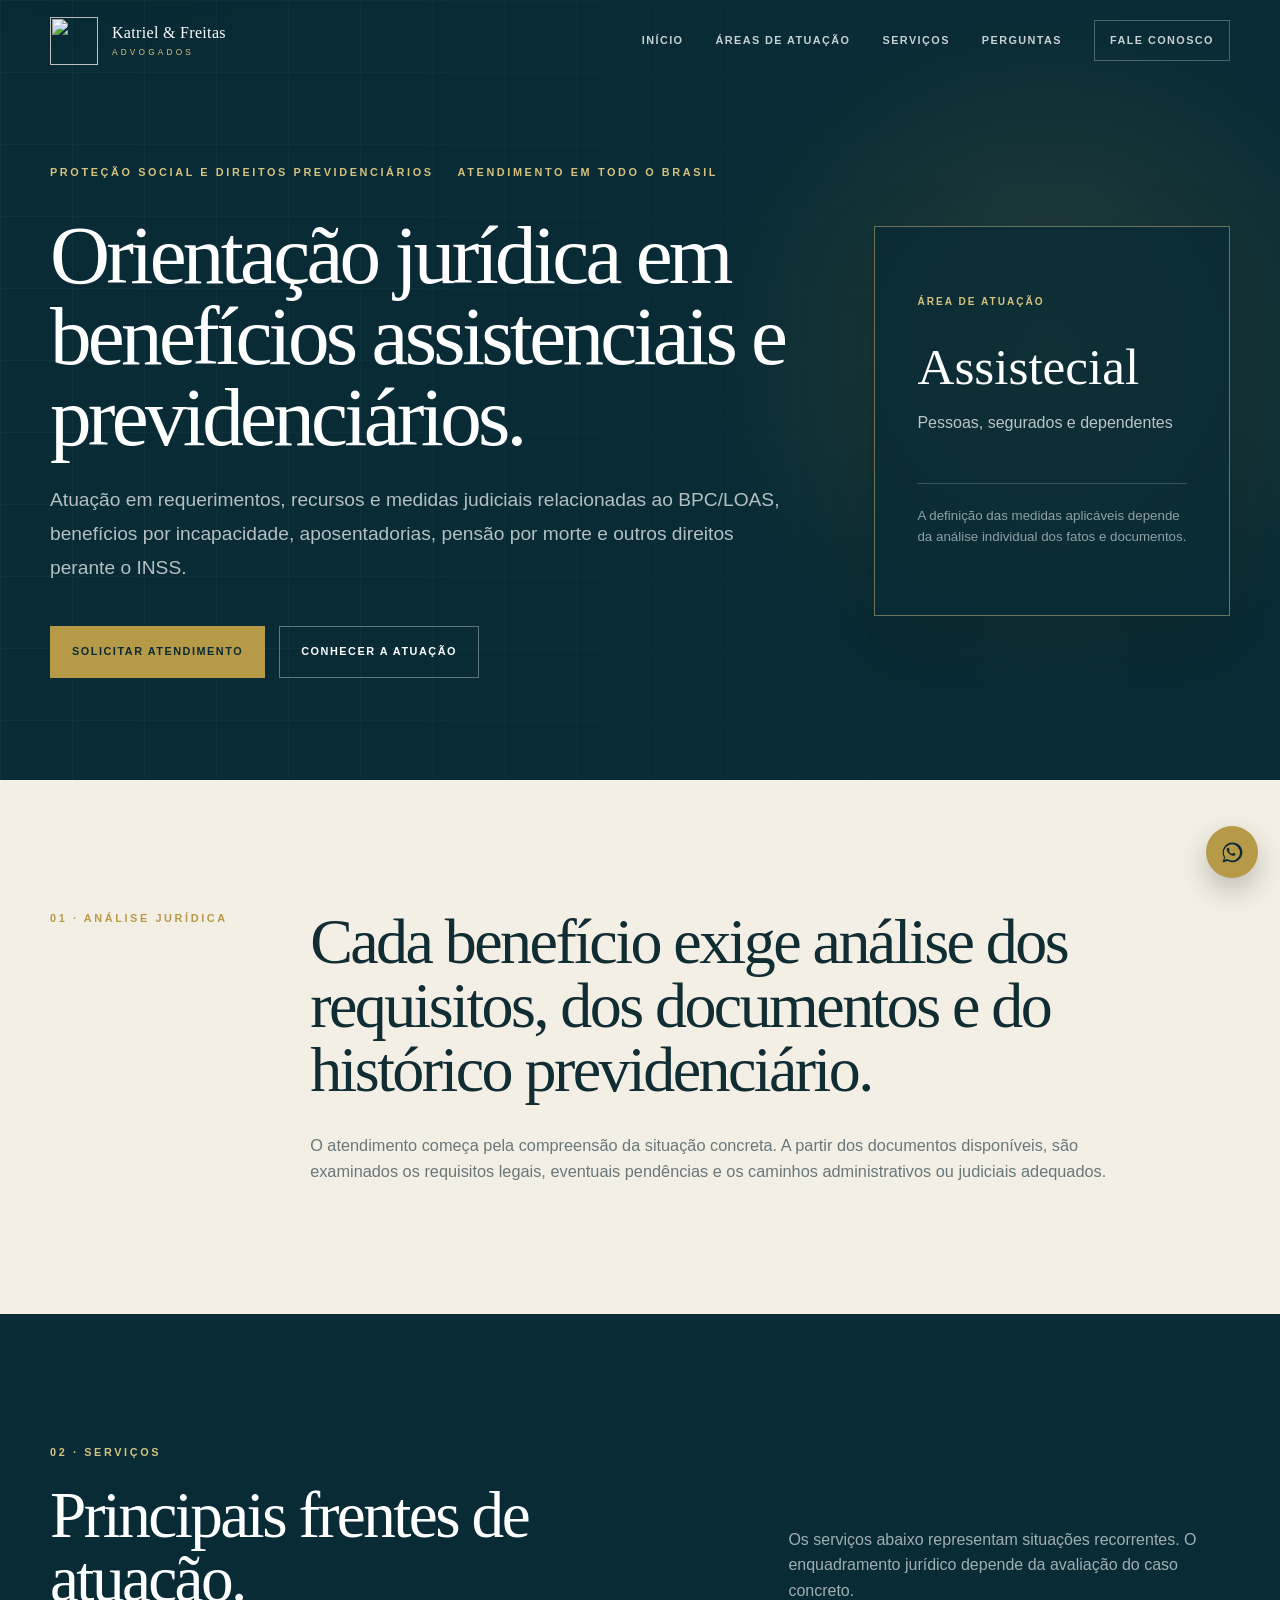
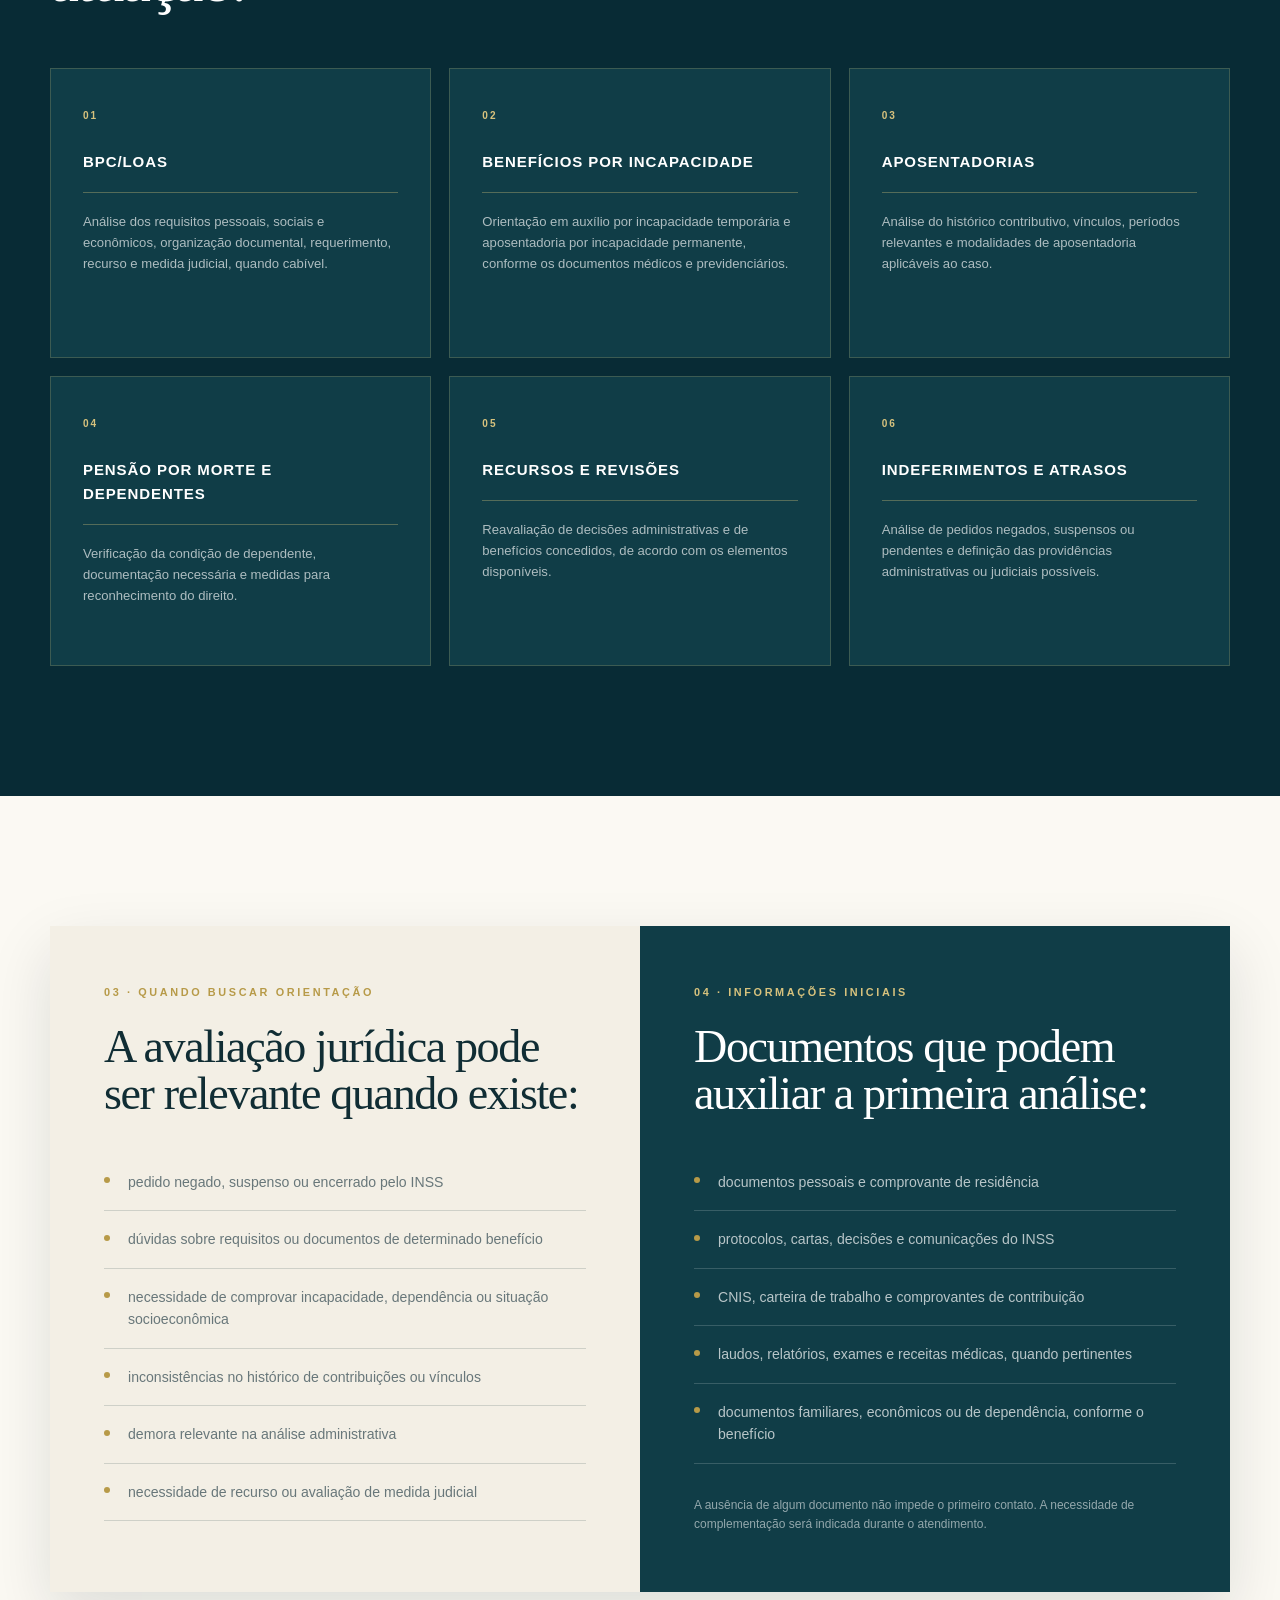
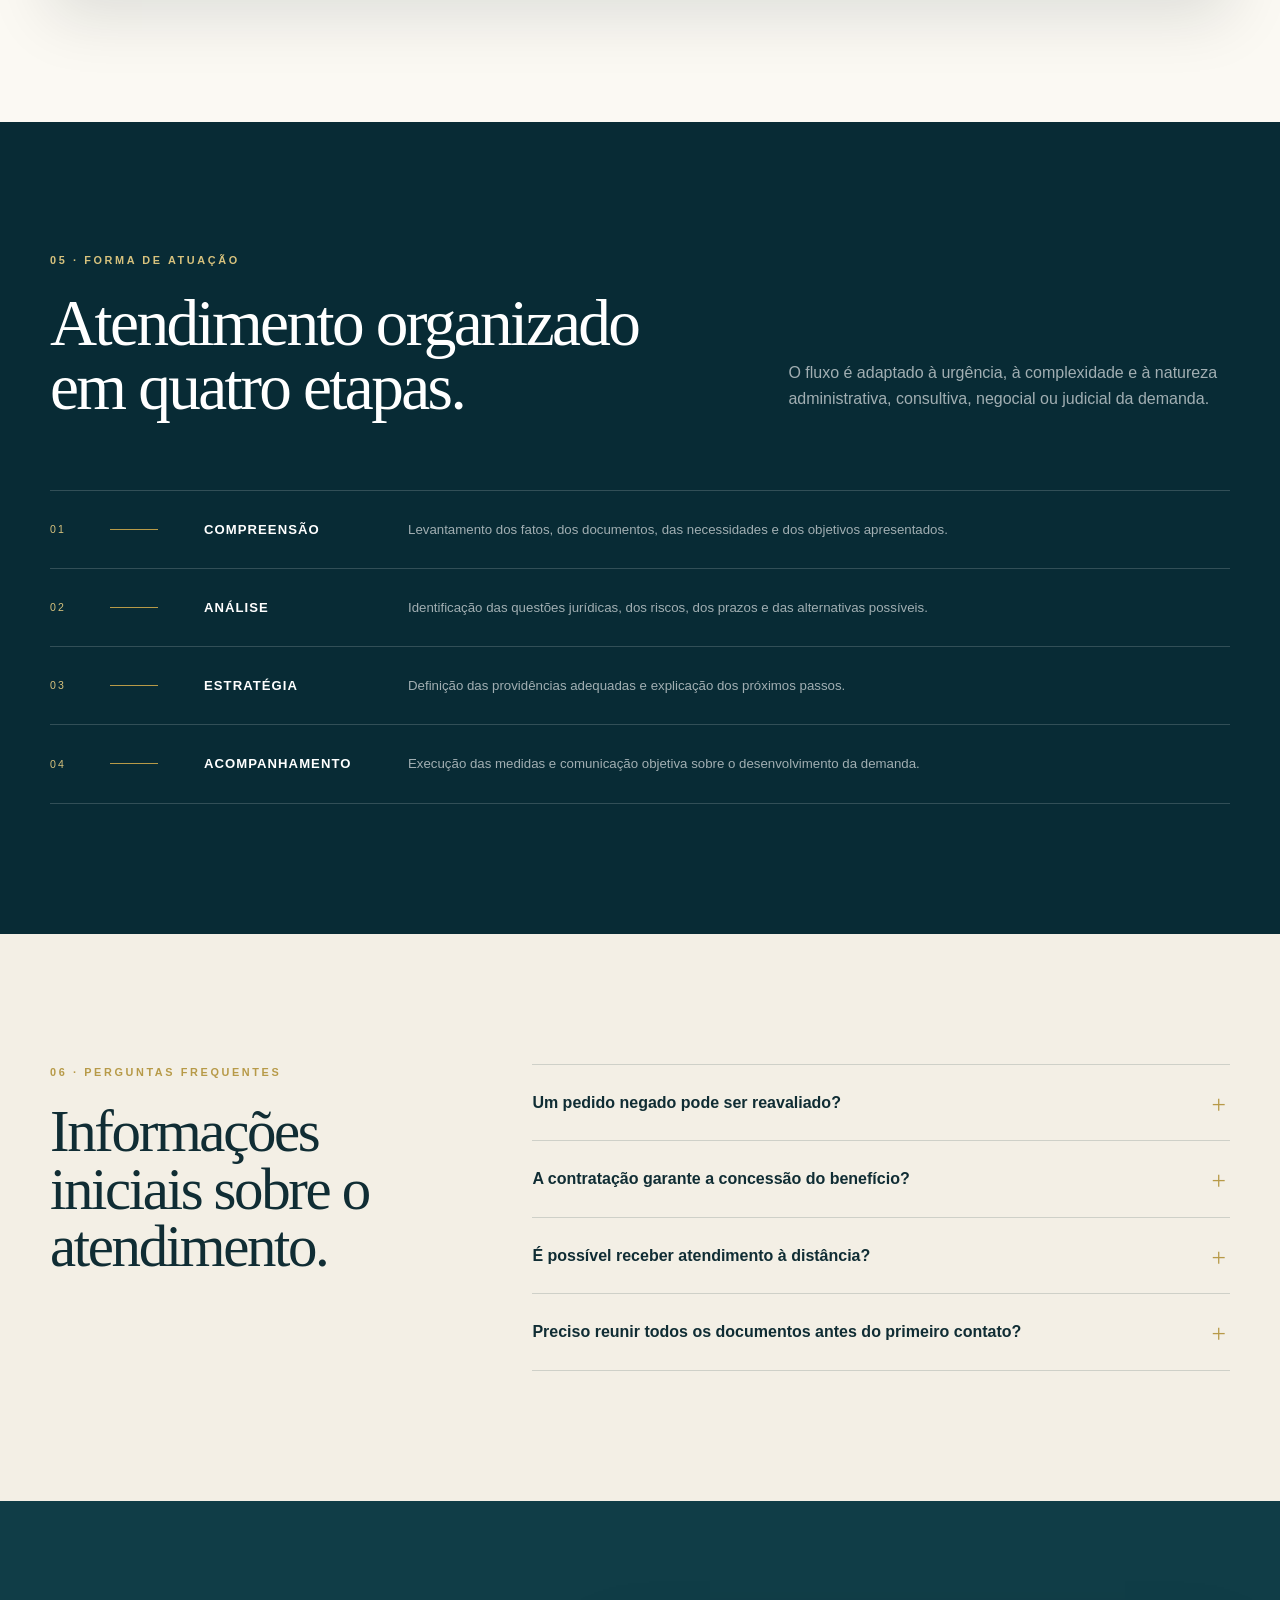
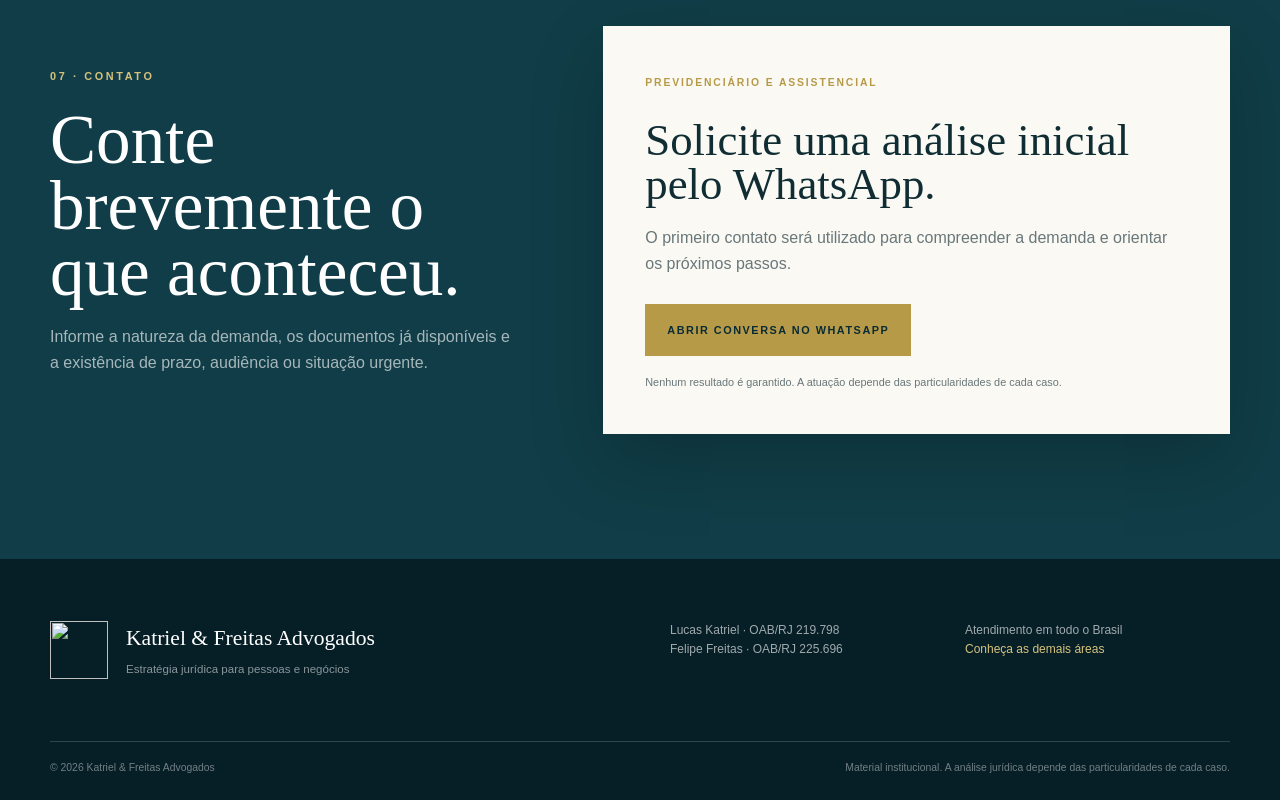
==== commit d551aa89: "Update index.html" ====
--- a/beneficios-assistenciais-previdenciarios/index.html
+++ b/beneficios-assistenciais-previdenciarios/index.html
@@ -62,13 +62,13 @@
           <h1>Orientação jurídica em benefícios assistenciais e previdenciários.</h1>
           <p class="area-hero-lead">Atuação em requerimentos, recursos e medidas judiciais relacionadas ao BPC/LOAS, benefícios por incapacidade, aposentadorias, pensão por morte e outros direitos perante o INSS.</p>
           <div class="hero-actions">
-            <a class="button button-gold" href="https://wa.me/5521965398090?text=Ol%C3%A1.%20Gostaria%20de%20solicitar%20atendimento%20sobre%20benef%C3%ADcio%20assistencial%20ou%20previdenci%C3%A1rio." target="_blank" rel="noopener noreferrer">Solicitar atendimento</a>
+            <a class="button button-gold" href="https://wa.me/5521964046039?text=Ol%C3%A1.%20Gostaria%20de%20solicitar%20atendimento%20sobre%20benef%C3%ADcio%20assistencial%20ou%20previdenci%C3%A1rio." target="_blank" rel="noopener noreferrer">Solicitar atendimento</a>
             <a class="button button-ghost" href="#servicos">Conhecer a atuação</a>
           </div>
         </div>
         <aside class="area-hero-panel reveal delay-1" aria-label="Informações da área">
           <span>Área de atuação</span>
-          <strong>Previdenciário e assistencial</strong>
+          <strong>Assistecial</strong>
           <p>Pessoas, segurados e dependentes</p>
           <small>A definição das medidas aplicáveis depende da análise individual dos fatos e documentos.</small>
         </aside>
--- a/styles.css
+++ b/styles.css
@@ -421,3 +421,155 @@
   .hero-audiences { position: relative; bottom: auto; margin-top: auto; padding: 0 10px 20px; }
   .practice-side .practice-label { margin-bottom: -32px; }
 }
+/* Menu suspenso das áreas de atuação */
+
+.nav-dropdown {
+  position: relative;
+}
+
+.nav-dropdown summary {
+  list-style: none;
+  cursor: pointer;
+  opacity: 0.78;
+  transition: opacity 0.2s ease;
+}
+
+.nav-dropdown summary::-webkit-details-marker {
+  display: none;
+}
+
+.nav-dropdown summary::after {
+  content: "▾";
+  display: inline-block;
+  margin-left: 7px;
+  color: var(--gold-light);
+  font-size: 0.8em;
+  transition: transform 0.2s ease;
+}
+
+.nav-dropdown[open] summary::after {
+  transform: rotate(180deg);
+}
+
+.nav-dropdown summary:hover,
+.nav-dropdown summary:focus-visible,
+.nav-dropdown[open] summary {
+  opacity: 1;
+}
+
+.nav-dropdown-menu {
+  position: absolute;
+  top: calc(100% + 18px);
+  left: 50%;
+  z-index: 20;
+
+  width: 340px;
+  padding: 10px;
+
+  background: var(--paper);
+  color: var(--navy);
+  border: 1px solid rgba(183, 154, 72, 0.35);
+  box-shadow: var(--shadow);
+
+  transform: translate(-50%, -6px);
+  opacity: 0;
+  visibility: hidden;
+  pointer-events: none;
+
+  transition:
+    opacity 0.2s ease,
+    visibility 0.2s ease,
+    transform 0.2s ease;
+}
+
+.nav-dropdown[open] .nav-dropdown-menu,
+.nav-dropdown:hover .nav-dropdown-menu,
+.nav-dropdown:focus-within .nav-dropdown-menu {
+  opacity: 1;
+  visibility: visible;
+  pointer-events: auto;
+  transform: translate(-50%, 0);
+}
+
+.nav-dropdown-menu a {
+  display: block;
+  padding: 12px 13px;
+
+  border-bottom: 1px solid var(--line);
+  opacity: 1;
+
+  font-size: 0.72rem;
+  line-height: 1.4;
+  letter-spacing: 0.04em;
+  text-transform: none;
+
+  transition:
+    background 0.2s ease,
+    color 0.2s ease;
+}
+
+.nav-dropdown-menu a:last-child {
+  border-bottom: 0;
+}
+
+.nav-dropdown-menu a:hover,
+.nav-dropdown-menu a:focus-visible {
+  background: var(--cream);
+  color: var(--navy);
+}
+
+/* Versão para celular e tablet */
+
+@media (max-width: 820px) {
+  .site-nav {
+    justify-content: flex-start;
+    overflow-y: auto;
+  }
+
+  .nav-dropdown {
+    width: 100%;
+  }
+
+  .nav-dropdown summary {
+    font-size: 0.86rem;
+  }
+
+  .nav-dropdown-menu {
+    position: static;
+
+    display: none;
+    width: 100%;
+    margin-top: 12px;
+    padding: 4px 0 0 18px;
+
+    background: transparent;
+    color: white;
+    border: 0;
+    box-shadow: none;
+
+    transform: none;
+    opacity: 1;
+    visibility: visible;
+    pointer-events: auto;
+  }
+
+  .nav-dropdown[open] .nav-dropdown-menu {
+    display: grid;
+    transform: none;
+  }
+
+  .nav-dropdown-menu a {
+    padding: 10px 0;
+
+    color: rgba(255, 255, 255, 0.72);
+    border-bottom: 1px solid rgba(255, 255, 255, 0.12);
+
+    font-size: 0.74rem;
+  }
+
+  .nav-dropdown-menu a:hover,
+  .nav-dropdown-menu a:focus-visible {
+    background: transparent;
+    color: white;
+  }
+}
--- a/styles.css
+++ b/styles.css
@@ -421,3 +421,155 @@
   .hero-audiences { position: relative; bottom: auto; margin-top: auto; padding: 0 10px 20px; }
   .practice-side .practice-label { margin-bottom: -32px; }
 }
+/* Menu suspenso das áreas de atuação */
+
+.nav-dropdown {
+  position: relative;
+}
+
+.nav-dropdown summary {
+  list-style: none;
+  cursor: pointer;
+  opacity: 0.78;
+  transition: opacity 0.2s ease;
+}
+
+.nav-dropdown summary::-webkit-details-marker {
+  display: none;
+}
+
+.nav-dropdown summary::after {
+  content: "▾";
+  display: inline-block;
+  margin-left: 7px;
+  color: var(--gold-light);
+  font-size: 0.8em;
+  transition: transform 0.2s ease;
+}
+
+.nav-dropdown[open] summary::after {
+  transform: rotate(180deg);
+}
+
+.nav-dropdown summary:hover,
+.nav-dropdown summary:focus-visible,
+.nav-dropdown[open] summary {
+  opacity: 1;
+}
+
+.nav-dropdown-menu {
+  position: absolute;
+  top: calc(100% + 18px);
+  left: 50%;
+  z-index: 20;
+
+  width: 340px;
+  padding: 10px;
+
+  background: var(--paper);
+  color: var(--navy);
+  border: 1px solid rgba(183, 154, 72, 0.35);
+  box-shadow: var(--shadow);
+
+  transform: translate(-50%, -6px);
+  opacity: 0;
+  visibility: hidden;
+  pointer-events: none;
+
+  transition:
+    opacity 0.2s ease,
+    visibility 0.2s ease,
+    transform 0.2s ease;
+}
+
+.nav-dropdown[open] .nav-dropdown-menu,
+.nav-dropdown:hover .nav-dropdown-menu,
+.nav-dropdown:focus-within .nav-dropdown-menu {
+  opacity: 1;
+  visibility: visible;
+  pointer-events: auto;
+  transform: translate(-50%, 0);
+}
+
+.nav-dropdown-menu a {
+  display: block;
+  padding: 12px 13px;
+
+  border-bottom: 1px solid var(--line);
+  opacity: 1;
+
+  font-size: 0.72rem;
+  line-height: 1.4;
+  letter-spacing: 0.04em;
+  text-transform: none;
+
+  transition:
+    background 0.2s ease,
+    color 0.2s ease;
+}
+
+.nav-dropdown-menu a:last-child {
+  border-bottom: 0;
+}
+
+.nav-dropdown-menu a:hover,
+.nav-dropdown-menu a:focus-visible {
+  background: var(--cream);
+  color: var(--navy);
+}
+
+/* Versão para celular e tablet */
+
+@media (max-width: 820px) {
+  .site-nav {
+    justify-content: flex-start;
+    overflow-y: auto;
+  }
+
+  .nav-dropdown {
+    width: 100%;
+  }
+
+  .nav-dropdown summary {
+    font-size: 0.86rem;
+  }
+
+  .nav-dropdown-menu {
+    position: static;
+
+    display: none;
+    width: 100%;
+    margin-top: 12px;
+    padding: 4px 0 0 18px;
+
+    background: transparent;
+    color: white;
+    border: 0;
+    box-shadow: none;
+
+    transform: none;
+    opacity: 1;
+    visibility: visible;
+    pointer-events: auto;
+  }
+
+  .nav-dropdown[open] .nav-dropdown-menu {
+    display: grid;
+    transform: none;
+  }
+
+  .nav-dropdown-menu a {
+    padding: 10px 0;
+
+    color: rgba(255, 255, 255, 0.72);
+    border-bottom: 1px solid rgba(255, 255, 255, 0.12);
+
+    font-size: 0.74rem;
+  }
+
+  .nav-dropdown-menu a:hover,
+  .nav-dropdown-menu a:focus-visible {
+    background: transparent;
+    color: white;
+  }
+}
